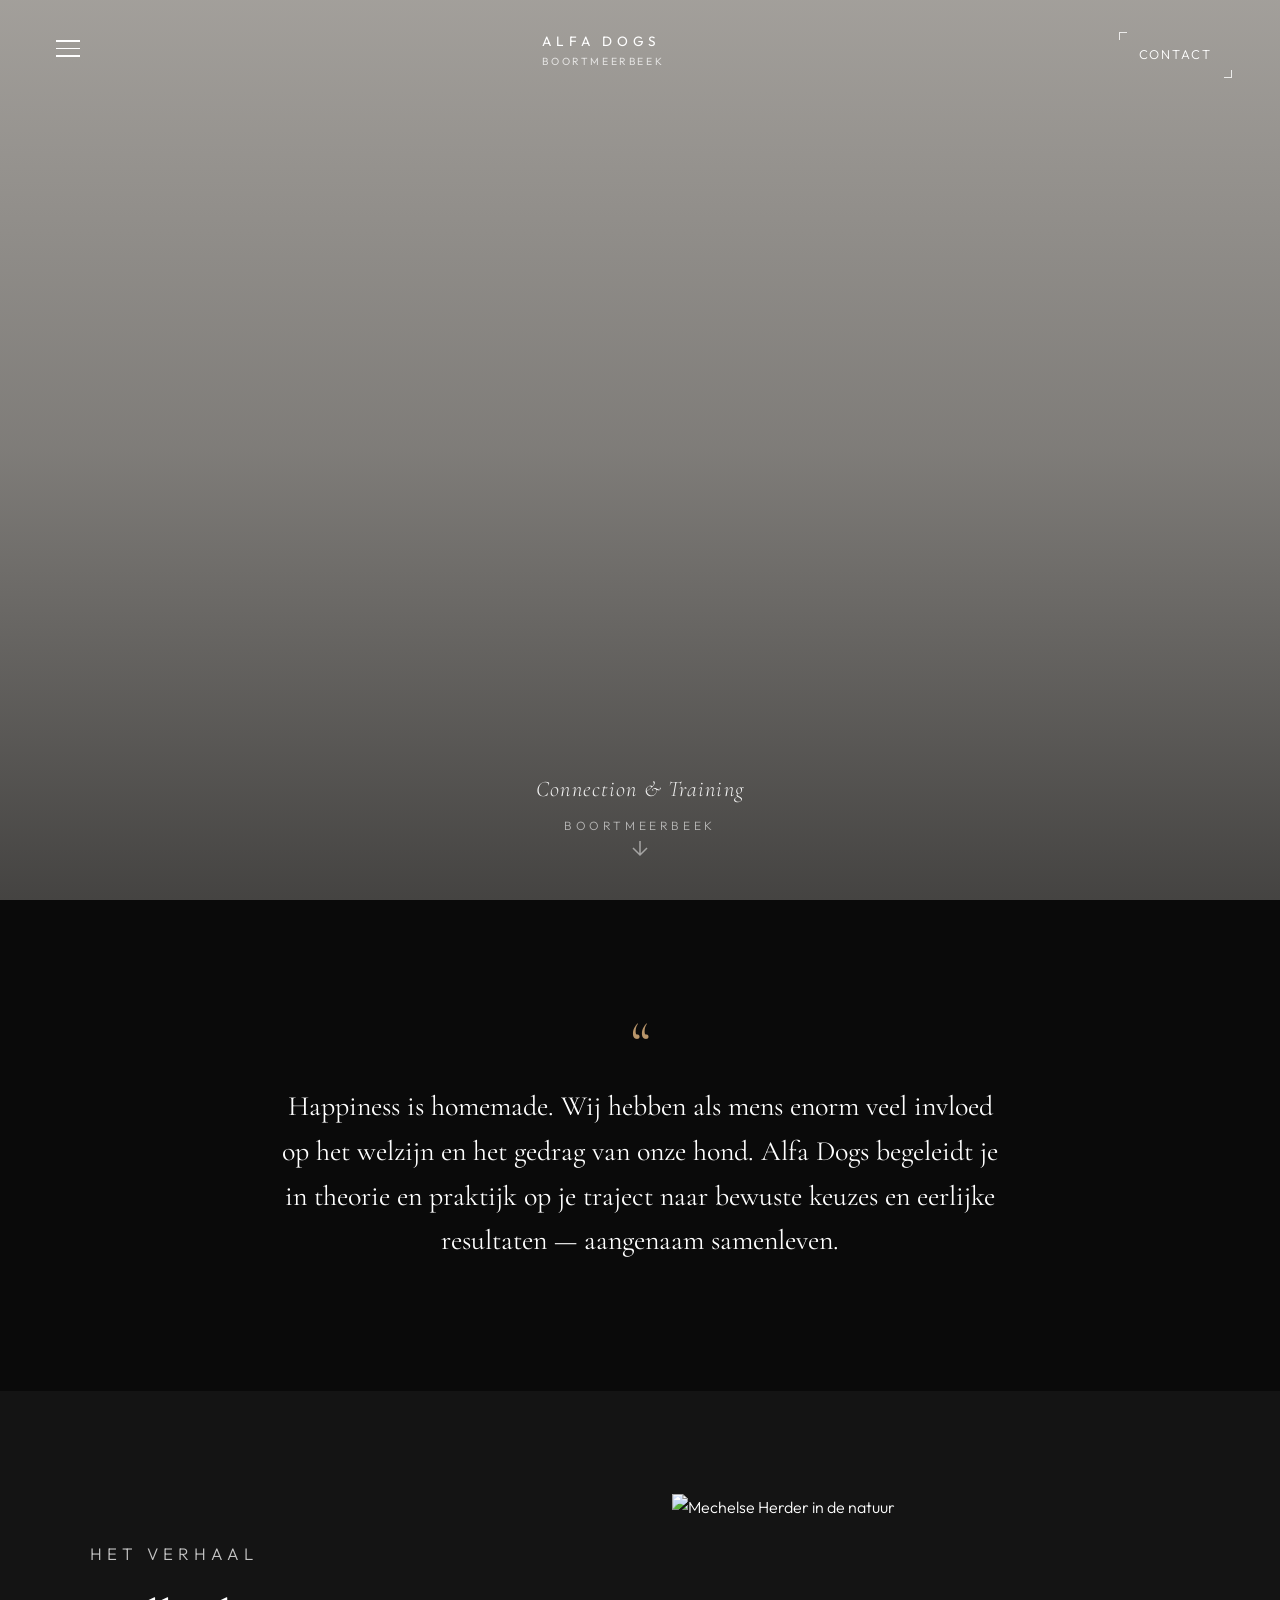
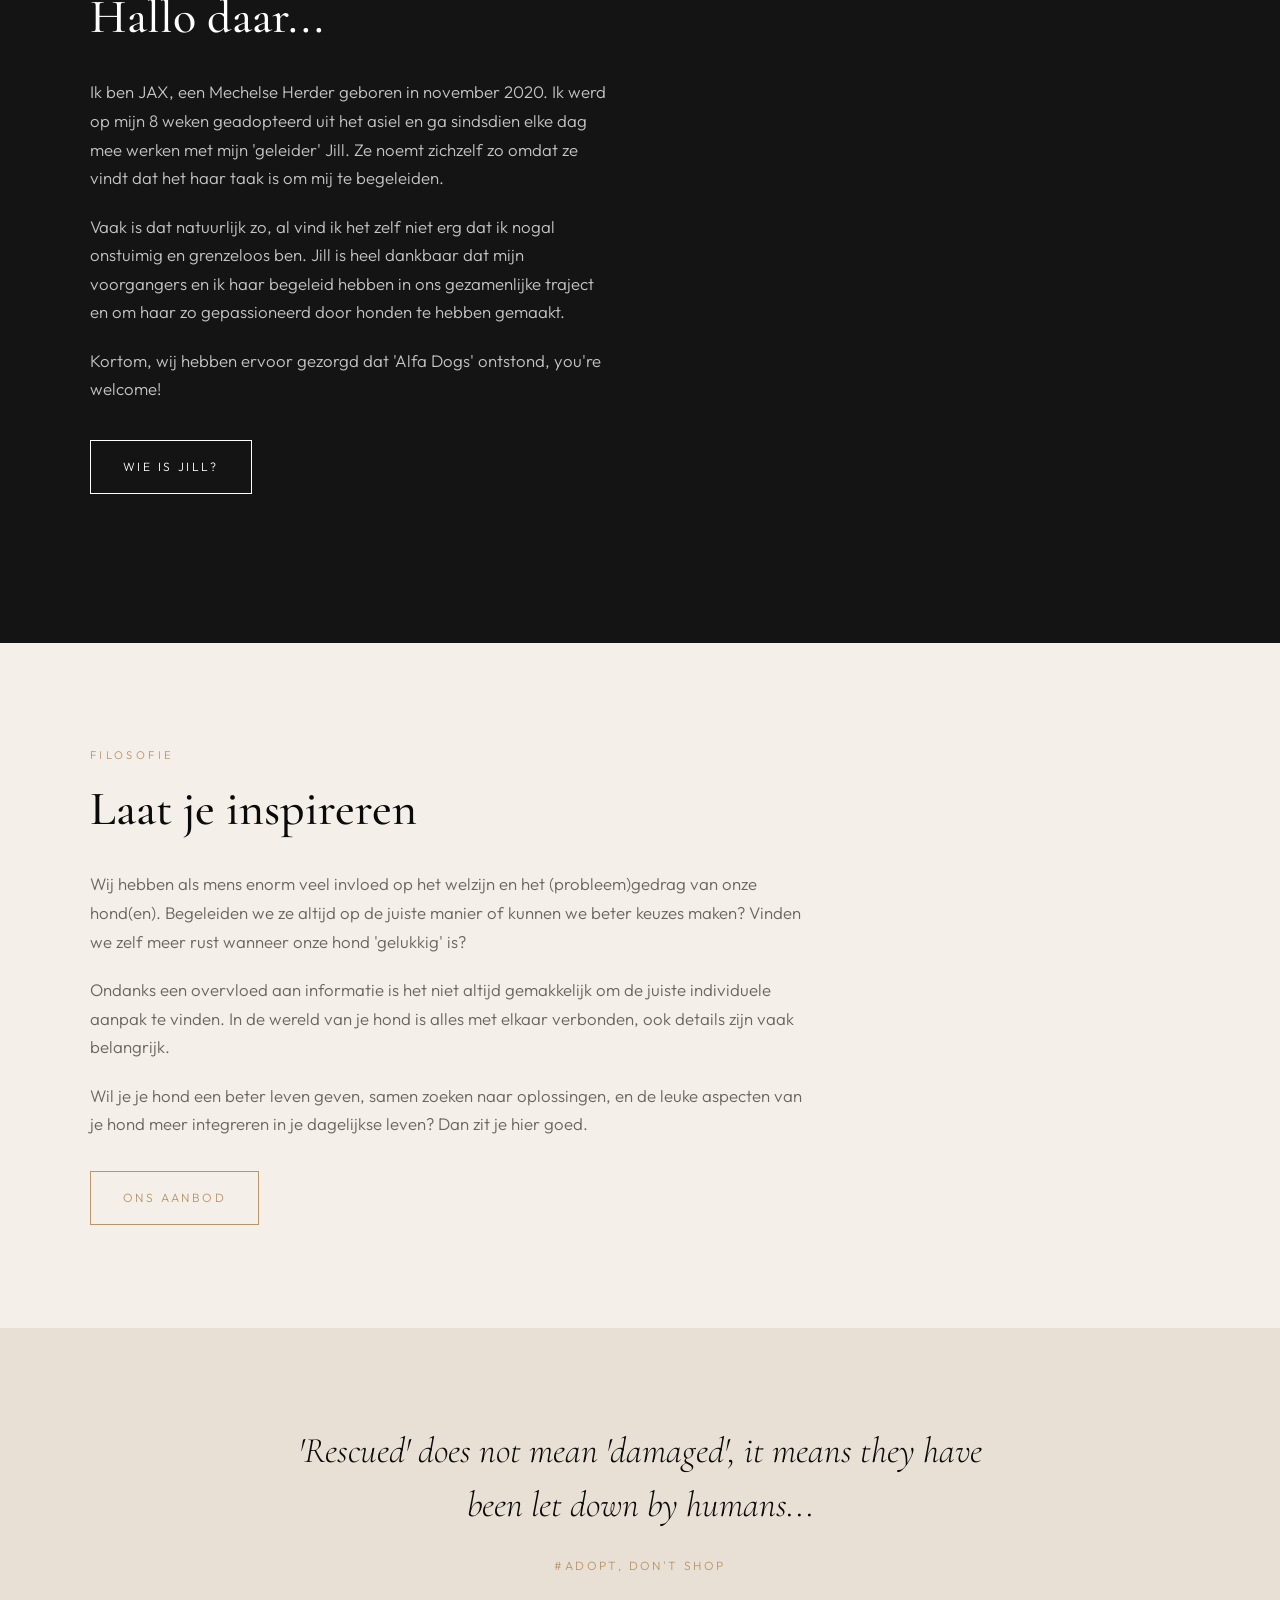
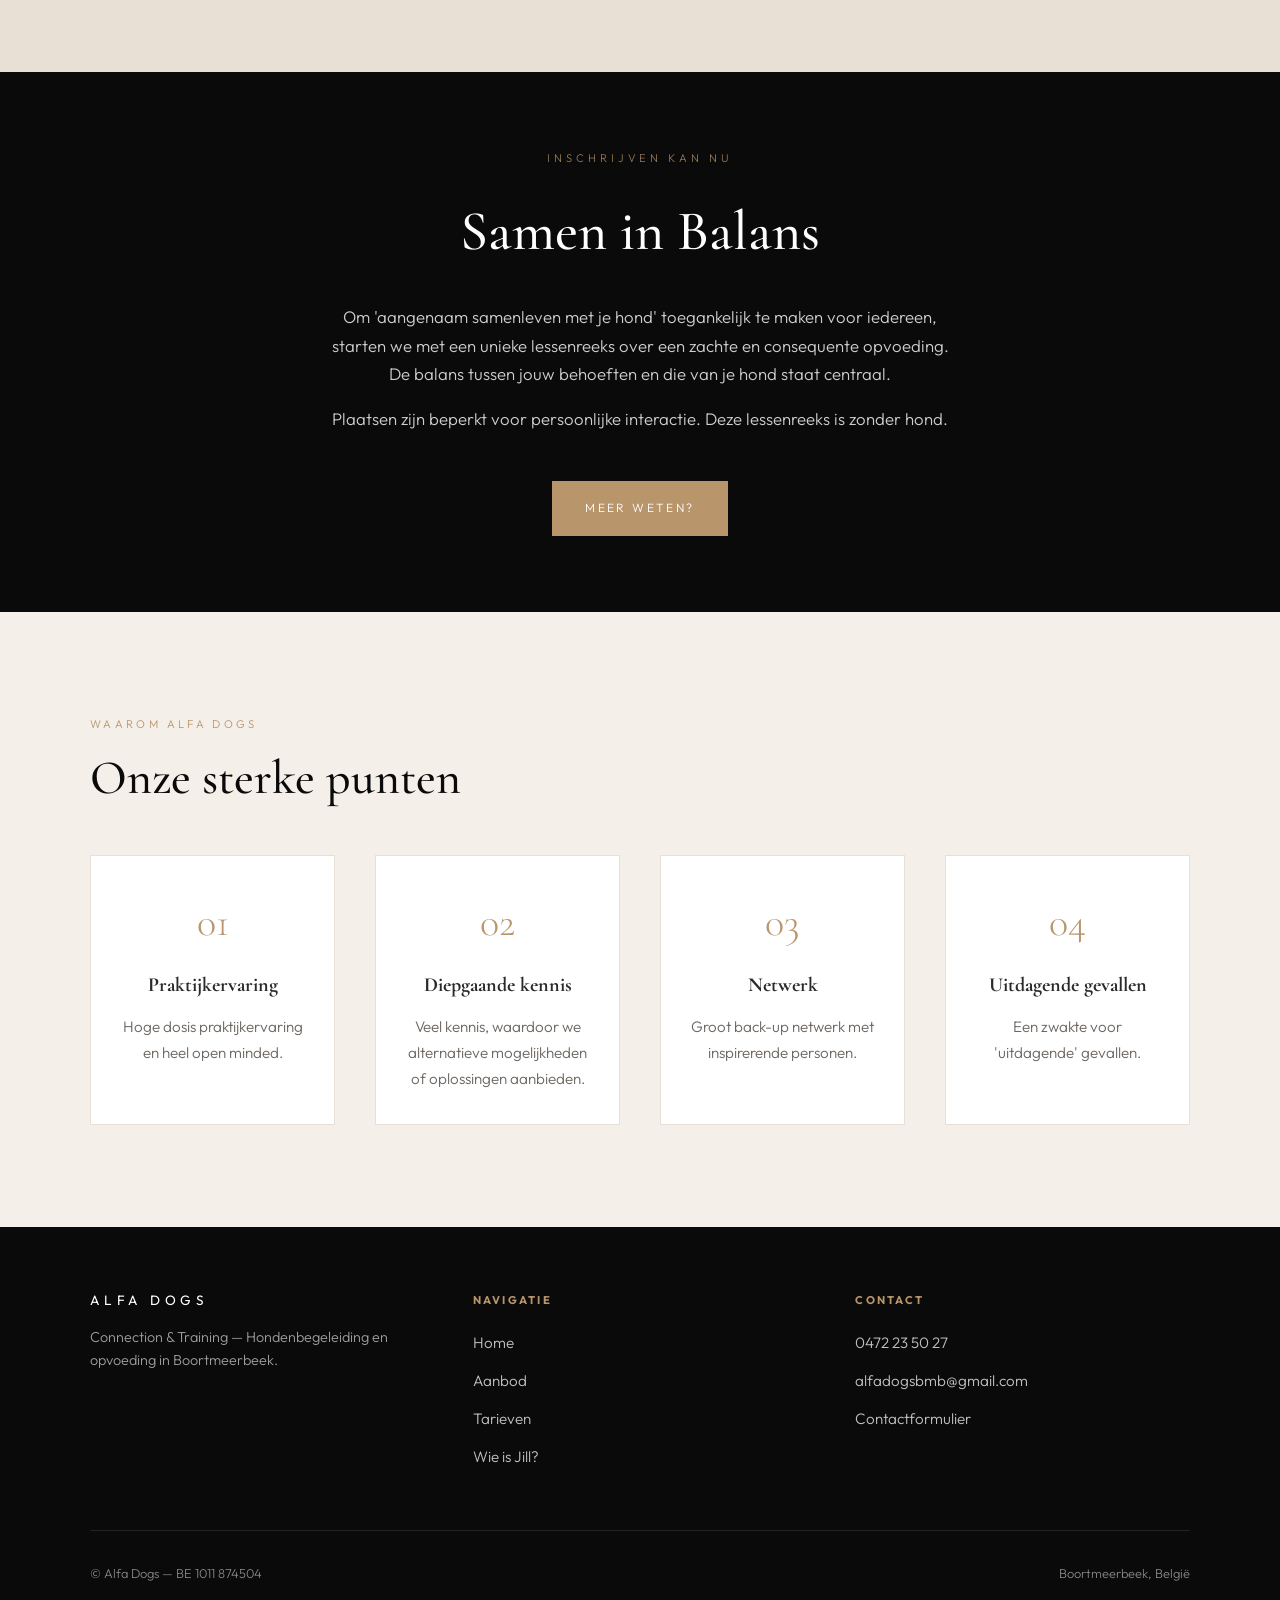
==== index.html @ ac05a05d "Initial Alfa Dogs website redesign. Silos-inspired professional layout with all original content pre" ====
<!DOCTYPE html>
<html lang="nl">
<head>
  <meta charset="UTF-8">
  <meta name="viewport" content="width=device-width, initial-scale=1.0">
  <meta name="description" content="Alfa Dogs — Connection & Training. Hondenbegeleiding en opvoeding in Boortmeerbeek. Aangenaam samenleven met je hond.">
  <title>Alfa Dogs — Connection & Training</title>
  <link rel="stylesheet" href="css/styles.css">
</head>
<body>
  <a href="#main" class="skip-link">Ga direct naar de hoofdinhoud</a>

  <header class="site-header">
    <button class="menu-toggle" aria-label="Menu openen" aria-expanded="false">
      <span></span>
      <span></span>
      <span></span>
    </button>
    <a href="index.html" class="logo">
      Alfa Dogs
      <span class="logo-sub">Boortmeerbeek</span>
    </a>
    <a href="contact.html" class="header-cta">Contact</a>
  </header>

  <nav class="nav-overlay" aria-label="Hoofdnavigatie">
    <ul>
      <li><a href="index.html" class="is-active">Home</a></li>
      <li><a href="aanbod.html">Aanbod</a></li>
      <li><a href="tarieven.html">Tarieven</a></li>
      <li><a href="jill.html">Wie is Jill?</a></li>
      <li><a href="contact.html">Contact</a></li>
    </ul>
  </nav>

  <main id="main">
    <section class="hero">
      <div class="hero-bg" style="background-image: url('https://images.unsplash.com/photo-1587300003388-59208cc962cb?w=1920&q=80');"></div>
      <div class="hero-overlay"></div>
      <div class="hero-content">
        <p class="hero-tagline">Connection &amp; Training</p>
        <p class="hero-location">Boortmeerbeek</p>
      </div>
      <a href="#verhaal" class="hero-scroll" aria-label="Scroll naar beneden">
        <svg width="24" height="24" viewBox="0 0 24 24" fill="none" stroke="currentColor" stroke-width="1.5">
          <path d="M12 5v14M5 12l7 7 7-7"/>
        </svg>
      </a>
    </section>

    <section class="quote-section">
      <div class="quote-mark">“</div>
      <p class="quote-text">
        Happiness is homemade. Wij hebben als mens enorm veel invloed op het welzijn en het gedrag van onze hond. Alfa Dogs begeleidt je in theorie en praktijk op je traject naar bewuste keuzes en eerlijke resultaten — aangenaam samenleven.
      </p>
    </section>

    <section id="verhaal" class="section section-dark">
      <div class="section-inner split">
        <div class="split-content">
          <p class="section-label">Het verhaal</p>
          <h2 class="section-title">Hallo daar...</h2>
          <p>Ik ben JAX, een Mechelse Herder geboren in november 2020. Ik werd op mijn 8 weken geadopteerd uit het asiel en ga sindsdien elke dag mee werken met mijn 'geleider' Jill. Ze noemt zichzelf zo omdat ze vindt dat het haar taak is om mij te begeleiden.</p>
          <p>Vaak is dat natuurlijk zo, al vind ik het zelf niet erg dat ik nogal onstuimig en grenzeloos ben. Jill is heel dankbaar dat mijn voorgangers en ik haar begeleid hebben in ons gezamenlijke traject en om haar zo gepassioneerd door honden te hebben gemaakt.</p>
          <p>Kortom, wij hebben ervoor gezorgd dat 'Alfa Dogs' ontstond, you're welcome!</p>
          <a href="jill.html" class="btn btn-light">Wie is Jill?</a>
        </div>
        <div class="split-image">
          <img src="https://images.unsplash.com/photo-1568572933382-74d440642117?w=800&q=80" alt="Mechelse Herder in de natuur" loading="lazy">
        </div>
      </div>
    </section>

    <section class="section section-cream">
      <div class="section-inner">
        <p class="section-label">Filosofie</p>
        <h2 class="section-title">Laat je inspireren</h2>
        <p style="max-width: 720px; color: var(--color-text-muted); font-size: 1.05rem; margin-bottom: 1.25rem;">
          Wij hebben als mens enorm veel invloed op het welzijn en het (probleem)gedrag van onze hond(en). Begeleiden we ze altijd op de juiste manier of kunnen we beter keuzes maken? Vinden we zelf meer rust wanneer onze hond 'gelukkig' is?
        </p>
        <p style="max-width: 720px; color: var(--color-text-muted); font-size: 1.05rem; margin-bottom: 1.25rem;">
          Ondanks een overvloed aan informatie is het niet altijd gemakkelijk om de juiste individuele aanpak te vinden. In de wereld van je hond is alles met elkaar verbonden, ook details zijn vaak belangrijk.
        </p>
        <p style="max-width: 720px; color: var(--color-text-muted); font-size: 1.05rem;">
          Wil je je hond een beter leven geven, samen zoeken naar oplossingen, en de leuke aspecten van je hond meer integreren in je dagelijkse leven? Dan zit je hier goed.
        </p>
        <a href="aanbod.html" class="btn" style="margin-top: 2rem;">Ons aanbod</a>
      </div>
    </section>

    <section class="statement-block">
      <blockquote>
        'Rescued' does not mean 'damaged', it means they have been let down by humans...
      </blockquote>
      <cite>#Adopt, don't shop</cite>
    </section>

    <section class="highlight-banner">
      <p class="eyebrow">Inschrijven kan nu</p>
      <h2>Samen in Balans</h2>
      <p>Om 'aangenaam samenleven met je hond' toegankelijk te maken voor iedereen, starten we met een unieke lessenreeks over een zachte en consequente opvoeding. De balans tussen jouw behoeften en die van je hond staat centraal.</p>
      <p>Plaatsen zijn beperkt voor persoonlijke interactie. Deze lessenreeks is zonder hond.</p>
      <a href="contact.html" class="btn btn-filled" style="margin-top: 2rem;">Meer weten?</a>
    </section>

    <section class="section section-cream">
      <div class="section-inner">
        <p class="section-label">Waarom Alfa Dogs</p>
        <h2 class="section-title">Onze sterke punten</h2>
        <div class="features">
          <div class="feature">
            <div class="feature-number">01</div>
            <h3>Praktijkervaring</h3>
            <p>Hoge dosis praktijkervaring en heel open minded.</p>
          </div>
          <div class="feature">
            <div class="feature-number">02</div>
            <h3>Diepgaande kennis</h3>
            <p>Veel kennis, waardoor we alternatieve mogelijkheden of oplossingen aanbieden.</p>
          </div>
          <div class="feature">
            <div class="feature-number">03</div>
            <h3>Netwerk</h3>
            <p>Groot back-up netwerk met inspirerende personen.</p>
          </div>
          <div class="feature">
            <div class="feature-number">04</div>
            <h3>Uitdagende gevallen</h3>
            <p>Een zwakte voor 'uitdagende' gevallen.</p>
          </div>
        </div>
      </div>
    </section>
  </main>

  <footer class="site-footer">
    <div class="footer-inner">
      <div class="footer-brand">
        <div class="logo">Alfa Dogs</div>
        <p>Connection &amp; Training — Hondenbegeleiding en opvoeding in Boortmeerbeek.</p>
      </div>
      <div class="footer-col">
        <h4>Navigatie</h4>
        <a href="index.html">Home</a>
        <a href="aanbod.html">Aanbod</a>
        <a href="tarieven.html">Tarieven</a>
        <a href="jill.html">Wie is Jill?</a>
      </div>
      <div class="footer-col">
        <h4>Contact</h4>
        <a href="tel:+32472235027">0472 23 50 27</a>
        <a href="mailto:alfadogsbmb@gmail.com">alfadogsbmb@gmail.com</a>
        <a href="contact.html">Contactformulier</a>
      </div>
    </div>
    <div class="footer-bottom">
      <span>&copy; Alfa Dogs — BE 1011 874504</span>
      <span>Boortmeerbeek, België</span>
    </div>
  </footer>

  <script src="js/main.js"></script>
</body>
</html>
---- css/styles.css ----
/* Alfa Dogs — Silos-inspired professional styling */

@import url('https://fonts.googleapis.com/css2?family=Cormorant+Garamond:ital,wght@0,400;0,500;0,600;1,400&family=Outfit:wght@300;400;500;600&display=swap');

:root {
  --color-black: #0a0a0a;
  --color-dark: #141414;
  --color-cream: #f4efe8;
  --color-cream-dark: #e8e0d4;
  --color-white: #ffffff;
  --color-accent: #b8956a;
  --color-accent-light: #d4b896;
  --color-text: #2a2a2a;
  --color-text-muted: #6b6560;
  --font-serif: 'Cormorant Garamond', Georgia, serif;
  --font-sans: 'Outfit', system-ui, sans-serif;
  --header-height: 5rem;
  --transition: 0.35s cubic-bezier(0.4, 0, 0.2, 1);
}

*, *::before, *::after {
  box-sizing: border-box;
  margin: 0;
  padding: 0;
}

html {
  scroll-behavior: smooth;
  font-size: 16px;
}

body {
  font-family: var(--font-sans);
  font-weight: 300;
  color: var(--color-text);
  background: var(--color-cream);
  line-height: 1.7;
  -webkit-font-smoothing: antialiased;
}

img {
  max-width: 100%;
  height: auto;
  display: block;
}

a {
  color: inherit;
  text-decoration: none;
}

ul {
  list-style: none;
}

/* Skip link */
.skip-link {
  position: absolute;
  top: -100%;
  left: 1rem;
  z-index: 1000;
  padding: 0.5rem 1rem;
  background: var(--color-accent);
  color: var(--color-white);
}

.skip-link:focus {
  top: 1rem;
}

/* Header */
.site-header {
  position: fixed;
  top: 0;
  left: 0;
  right: 0;
  z-index: 100;
  display: flex;
  align-items: flex-start;
  justify-content: space-between;
  padding: 2rem 3rem;
  pointer-events: none;
}

.site-header > * {
  pointer-events: auto;
}

.menu-toggle {
  background: none;
  border: none;
  cursor: pointer;
  padding: 0.5rem;
  display: flex;
  flex-direction: column;
  gap: 6px;
}

.menu-toggle span {
  display: block;
  width: 24px;
  height: 1.5px;
  background: var(--color-white);
  transition: var(--transition);
}

.menu-toggle.is-open span:nth-child(1) {
  transform: translateY(7.5px) rotate(45deg);
}

.menu-toggle.is-open span:nth-child(2) {
  opacity: 0;
}

.menu-toggle.is-open span:nth-child(3) {
  transform: translateY(-7.5px) rotate(-45deg);
}

.logo {
  font-family: var(--font-sans);
  font-size: 0.85rem;
  font-weight: 400;
  letter-spacing: 0.35em;
  color: var(--color-white);
  text-transform: uppercase;
  line-height: 1.4;
}

.logo-sub {
  display: block;
  font-size: 0.65rem;
  letter-spacing: 0.25em;
  opacity: 0.7;
  margin-top: 0.25rem;
}

.header-cta {
  font-size: 0.8rem;
  letter-spacing: 0.15em;
  text-transform: uppercase;
  color: var(--color-white);
  padding: 0.75rem 1.25rem;
  position: relative;
}

.header-cta::before,
.header-cta::after {
  content: '';
  position: absolute;
  width: 8px;
  height: 8px;
  border-color: var(--color-white);
  border-style: solid;
  opacity: 0.8;
}

.header-cta::before {
  top: 0;
  left: 0;
  border-width: 1px 0 0 1px;
}

.header-cta::after {
  bottom: 0;
  right: 0;
  border-width: 0 1px 1px 0;
}

.header-cta:hover {
  color: var(--color-accent-light);
}

/* Navigation overlay */
.nav-overlay {
  position: fixed;
  inset: 0;
  z-index: 99;
  background: rgba(10, 10, 10, 0.97);
  display: flex;
  align-items: center;
  justify-content: center;
  opacity: 0;
  visibility: hidden;
  transition: var(--transition);
}

.nav-overlay.is-open {
  opacity: 1;
  visibility: visible;
}

.nav-overlay ul {
  text-align: center;
}

.nav-overlay li {
  margin: 1.5rem 0;
}

.nav-overlay a {
  font-family: var(--font-serif);
  font-size: clamp(1.75rem, 4vw, 2.5rem);
  color: var(--color-white);
  transition: color var(--transition);
}

.nav-overlay a:hover,
.nav-overlay a.is-active {
  color: var(--color-accent);
}

/* Hero */
.hero {
  position: relative;
  min-height: 100vh;
  display: flex;
  align-items: flex-end;
  justify-content: center;
  padding-bottom: 4rem;
  overflow: hidden;
}

.hero-bg {
  position: absolute;
  inset: 0;
  background-size: cover;
  background-position: center;
  transform: scale(1.02);
}

.hero-overlay {
  position: absolute;
  inset: 0;
  background: linear-gradient(
    to bottom,
    rgba(10, 10, 10, 0.35) 0%,
    rgba(10, 10, 10, 0.5) 50%,
    rgba(10, 10, 10, 0.75) 100%
  );
}

.hero-content {
  position: relative;
  z-index: 2;
  text-align: center;
  color: var(--color-white);
  max-width: 800px;
  padding: 0 2rem;
}

.hero-tagline {
  font-family: var(--font-serif);
  font-size: clamp(1.1rem, 2.5vw, 1.4rem);
  font-style: italic;
  letter-spacing: 0.05em;
  opacity: 0.9;
  margin-bottom: 0.5rem;
}

.hero-location {
  font-size: 0.75rem;
  letter-spacing: 0.3em;
  text-transform: uppercase;
  opacity: 0.6;
}

.hero-scroll {
  position: absolute;
  bottom: 2rem;
  left: 50%;
  transform: translateX(-50%);
  color: var(--color-white);
  opacity: 0.5;
  animation: bounce 2s infinite;
}

@keyframes bounce {
  0%, 100% { transform: translateX(-50%) translateY(0); }
  50% { transform: translateX(-50%) translateY(8px); }
}

/* Quote section (Silos-style) */
.quote-section {
  background: var(--color-black);
  color: var(--color-white);
  padding: clamp(4rem, 10vw, 8rem) 2rem;
  text-align: center;
}

.quote-mark {
  font-family: var(--font-serif);
  font-size: 4rem;
  color: var(--color-accent);
  line-height: 0.5;
  margin-bottom: 1.5rem;
}

.quote-text {
  font-family: var(--font-serif);
  font-size: clamp(1.25rem, 2.5vw, 1.75rem);
  font-weight: 400;
  line-height: 1.6;
  max-width: 720px;
  margin: 0 auto;
}

/* Sections */
.section {
  padding: clamp(4rem, 8vw, 7rem) 2rem;
}

.section-inner {
  max-width: 1100px;
  margin: 0 auto;
}

.section-label {
  font-size: 0.7rem;
  letter-spacing: 0.3em;
  text-transform: uppercase;
  color: var(--color-accent);
  margin-bottom: 1rem;
}

.section-title {
  font-family: var(--font-serif);
  font-size: clamp(2rem, 4vw, 3rem);
  font-weight: 500;
  line-height: 1.2;
  margin-bottom: 2rem;
  color: var(--color-black);
}

.section-dark {
  background: var(--color-dark);
  color: var(--color-white);
}

.section-dark .section-title {
  color: var(--color-white);
}

.section-cream {
  background: var(--color-cream);
}

/* Split layout */
.split {
  display: grid;
  grid-template-columns: 1fr 1fr;
  gap: 4rem;
  align-items: center;
}

.split-reverse {
  direction: rtl;
}

.split-reverse > * {
  direction: ltr;
}

.split-image {
  aspect-ratio: 4/5;
  overflow: hidden;
}

.split-image img {
  width: 100%;
  height: 100%;
  object-fit: cover;
}

.split-content p {
  margin-bottom: 1.25rem;
  color: var(--color-text-muted);
  font-size: 1.05rem;
}

.section-dark .split-content p {
  color: rgba(255, 255, 255, 0.75);
}

/* Buttons */
.btn {
  display: inline-block;
  font-size: 0.75rem;
  letter-spacing: 0.2em;
  text-transform: uppercase;
  padding: 1rem 2rem;
  border: 1px solid var(--color-accent);
  color: var(--color-accent);
  background: transparent;
  cursor: pointer;
  transition: var(--transition);
  margin-top: 1rem;
}

.btn:hover {
  background: var(--color-accent);
  color: var(--color-white);
}

.btn-light {
  border-color: var(--color-white);
  color: var(--color-white);
}

.btn-light:hover {
  background: var(--color-white);
  color: var(--color-black);
}

.btn-filled {
  background: var(--color-accent);
  color: var(--color-white);
  border-color: var(--color-accent);
}

.btn-filled:hover {
  background: var(--color-accent-light);
  border-color: var(--color-accent-light);
}

/* Feature grid */
.features {
  display: grid;
  grid-template-columns: repeat(auto-fit, minmax(240px, 1fr));
  gap: 2.5rem;
  margin-top: 3rem;
}

.feature {
  text-align: center;
  padding: 2rem 1.5rem;
  border: 1px solid var(--color-cream-dark);
  background: var(--color-white);
}

.feature-number {
  font-family: var(--font-serif);
  font-size: 2.5rem;
  color: var(--color-accent);
  margin-bottom: 0.75rem;
}

.feature h3 {
  font-family: var(--font-serif);
  font-size: 1.25rem;
  margin-bottom: 0.75rem;
}

.feature p {
  font-size: 0.95rem;
  color: var(--color-text-muted);
}

/* Highlight banner */
.highlight-banner {
  background: var(--color-black);
  color: var(--color-white);
  padding: clamp(3rem, 6vw, 5rem) 2rem;
  text-align: center;
}

.highlight-banner .eyebrow {
  font-size: 0.7rem;
  letter-spacing: 0.35em;
  text-transform: uppercase;
  color: var(--color-accent);
  margin-bottom: 1rem;
}

.highlight-banner h2 {
  font-family: var(--font-serif);
  font-size: clamp(2rem, 5vw, 3.5rem);
  font-weight: 500;
  margin-bottom: 1.5rem;
}

.highlight-banner p {
  max-width: 640px;
  margin: 0 auto 1rem;
  opacity: 0.8;
  font-size: 1.05rem;
}

/* Quote block (rescued) */
.statement-block {
  background: var(--color-cream-dark);
  padding: clamp(4rem, 8vw, 6rem) 2rem;
  text-align: center;
}

.statement-block blockquote {
  font-family: var(--font-serif);
  font-size: clamp(1.5rem, 3.5vw, 2.25rem);
  font-style: italic;
  line-height: 1.5;
  color: var(--color-black);
  max-width: 700px;
  margin: 0 auto;
}

.statement-block cite {
  display: block;
  margin-top: 1.5rem;
  font-family: var(--font-sans);
  font-size: 0.75rem;
  letter-spacing: 0.2em;
  text-transform: uppercase;
  font-style: normal;
  color: var(--color-accent);
}

/* Page hero (subpages) */
.page-hero {
  position: relative;
  min-height: 50vh;
  display: flex;
  align-items: flex-end;
  padding: 8rem 2rem 4rem;
  background: var(--color-black);
}

.page-hero-bg {
  position: absolute;
  inset: 0;
  background-size: cover;
  background-position: center;
  opacity: 0.4;
}

.page-hero-content {
  position: relative;
  z-index: 2;
  max-width: 1100px;
  margin: 0 auto;
  width: 100%;
  color: var(--color-white);
}

.page-hero h1 {
  font-family: var(--font-serif);
  font-size: clamp(2.5rem, 6vw, 4rem);
  font-weight: 500;
}

.page-hero .location {
  font-size: 0.75rem;
  letter-spacing: 0.3em;
  text-transform: uppercase;
  opacity: 0.6;
  margin-top: 0.5rem;
}

/* Pricing */
.pricing-grid {
  display: grid;
  grid-template-columns: repeat(auto-fit, minmax(300px, 1fr));
  gap: 2rem;
  margin-top: 2rem;
}

.pricing-card {
  background: var(--color-white);
  padding: 2.5rem 2rem;
  border: 1px solid var(--color-cream-dark);
}

.pricing-card h3 {
  font-family: var(--font-serif);
  font-size: 1.5rem;
  margin-bottom: 0.25rem;
}

.pricing-card .subtitle {
  font-size: 0.8rem;
  color: var(--color-text-muted);
  margin-bottom: 2rem;
  letter-spacing: 0.05em;
}

.price-item {
  display: flex;
  justify-content: space-between;
  align-items: baseline;
  padding: 1rem 0;
  border-bottom: 1px solid var(--color-cream-dark);
}

.price-item:last-child {
  border-bottom: none;
}

.price-item .name {
  font-size: 0.95rem;
}

.price-item .price {
  font-family: var(--font-serif);
  font-size: 1.25rem;
  color: var(--color-accent);
  white-space: nowrap;
  margin-left: 1rem;
}

/* Contact form */
.contact-grid {
  display: grid;
  grid-template-columns: 1fr 1fr;
  gap: 4rem;
  align-items: start;
}

.form-group {
  margin-bottom: 1.5rem;
}

.form-group label {
  display: block;
  font-size: 0.75rem;
  letter-spacing: 0.1em;
  text-transform: uppercase;
  margin-bottom: 0.5rem;
  color: var(--color-text-muted);
}

.form-group input,
.form-group textarea {
  width: 100%;
  padding: 1rem;
  border: 1px solid var(--color-cream-dark);
  background: var(--color-white);
  font-family: var(--font-sans);
  font-size: 1rem;
  transition: border-color var(--transition);
}

.form-group input:focus,
.form-group textarea:focus {
  outline: none;
  border-color: var(--color-accent);
}

.form-group textarea {
  min-height: 150px;
  resize: vertical;
}

.contact-info h3 {
  font-family: var(--font-serif);
  font-size: 1.75rem;
  margin-bottom: 1.5rem;
}

.contact-detail {
  margin-bottom: 1.25rem;
}

.contact-detail a {
  color: var(--color-accent);
  transition: color var(--transition);
}

.contact-detail a:hover {
  color: var(--color-black);
}

.contact-detail .label {
  font-size: 0.7rem;
  letter-spacing: 0.15em;
  text-transform: uppercase;
  color: var(--color-text-muted);
  margin-bottom: 0.25rem;
}

/* Footer */
.site-footer {
  background: var(--color-black);
  color: var(--color-white);
  padding: 4rem 2rem 2rem;
}

.footer-inner {
  max-width: 1100px;
  margin: 0 auto;
  display: grid;
  grid-template-columns: 1fr 1fr 1fr;
  gap: 3rem;
  padding-bottom: 3rem;
  border-bottom: 1px solid rgba(255, 255, 255, 0.1);
}

.footer-brand .logo {
  margin-bottom: 1rem;
}

.footer-brand p {
  font-size: 0.9rem;
  opacity: 0.6;
  line-height: 1.6;
}

.footer-col h4 {
  font-size: 0.7rem;
  letter-spacing: 0.2em;
  text-transform: uppercase;
  margin-bottom: 1.25rem;
  color: var(--color-accent);
}

.footer-col a {
  display: block;
  font-size: 0.95rem;
  opacity: 0.75;
  margin-bottom: 0.75rem;
  transition: opacity var(--transition);
}

.footer-col a:hover {
  opacity: 1;
}

.footer-bottom {
  max-width: 1100px;
  margin: 0 auto;
  padding-top: 2rem;
  display: flex;
  justify-content: space-between;
  align-items: center;
  font-size: 0.8rem;
  opacity: 0.5;
}

/* Header on light pages */
.page-header .menu-toggle span {
  background: var(--color-black);
}

.page-header .logo,
.page-header .header-cta {
  color: var(--color-black);
}

.page-header .header-cta::before,
.page-header .header-cta::after {
  border-color: var(--color-black);
}

/* Responsive */
@media (max-width: 768px) {
  .site-header {
    padding: 1.5rem;
  }

  .split,
  .contact-grid,
  .footer-inner {
    grid-template-columns: 1fr;
    gap: 2rem;
  }

  .split-reverse {
    direction: ltr;
  }

  .footer-bottom {
    flex-direction: column;
    gap: 0.5rem;
    text-align: center;
  }
}
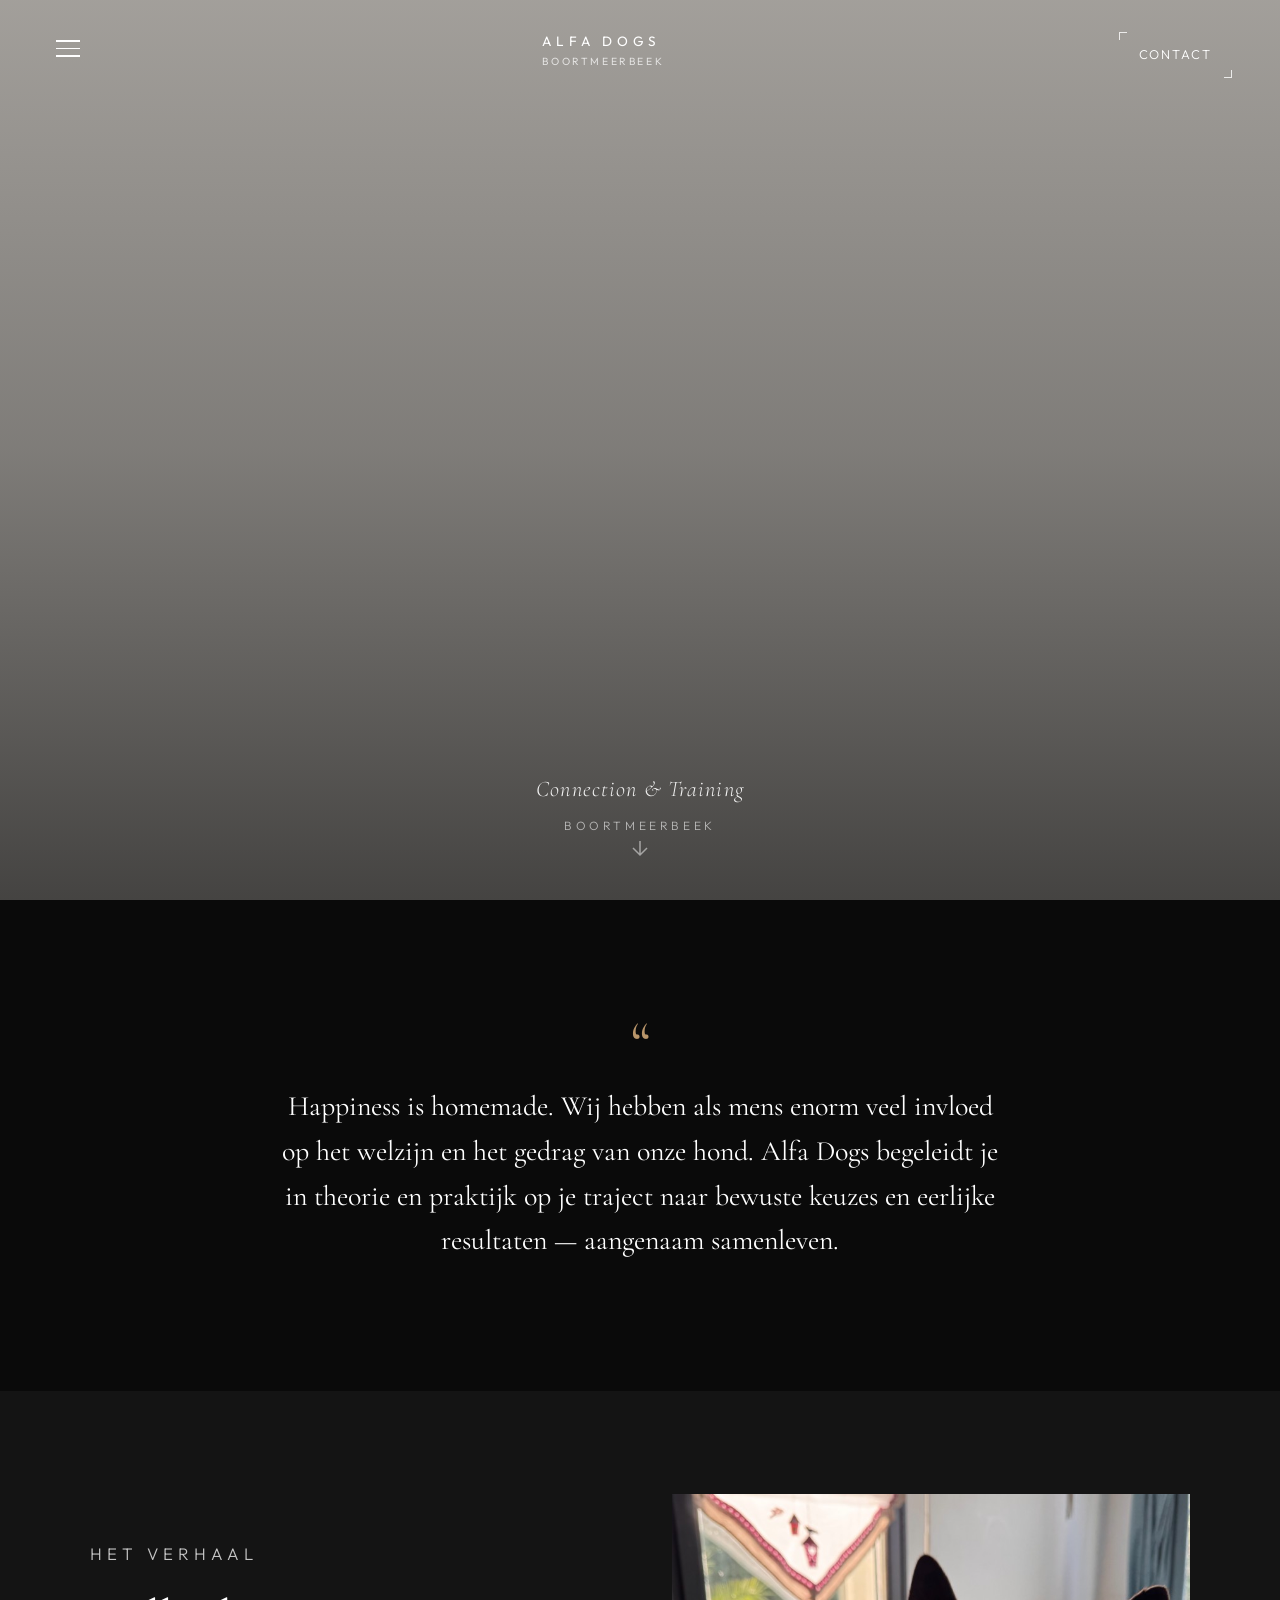
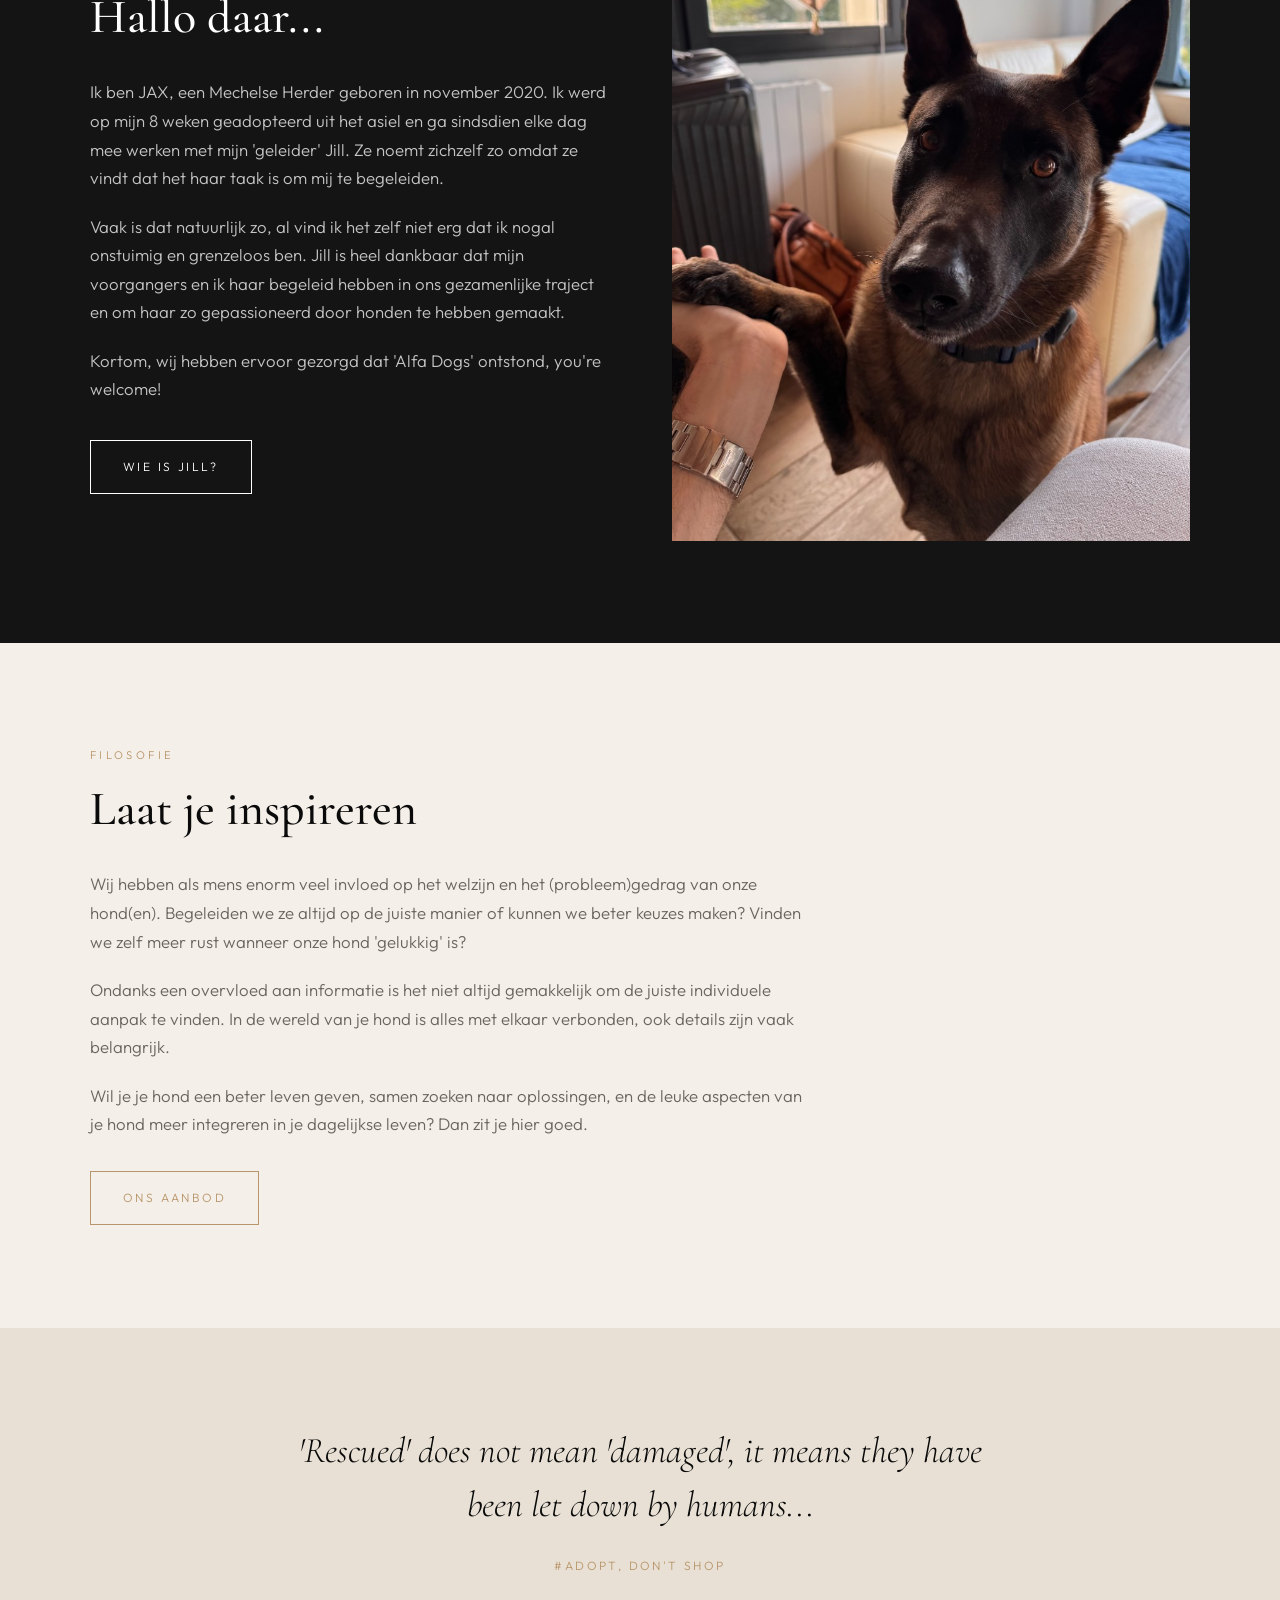
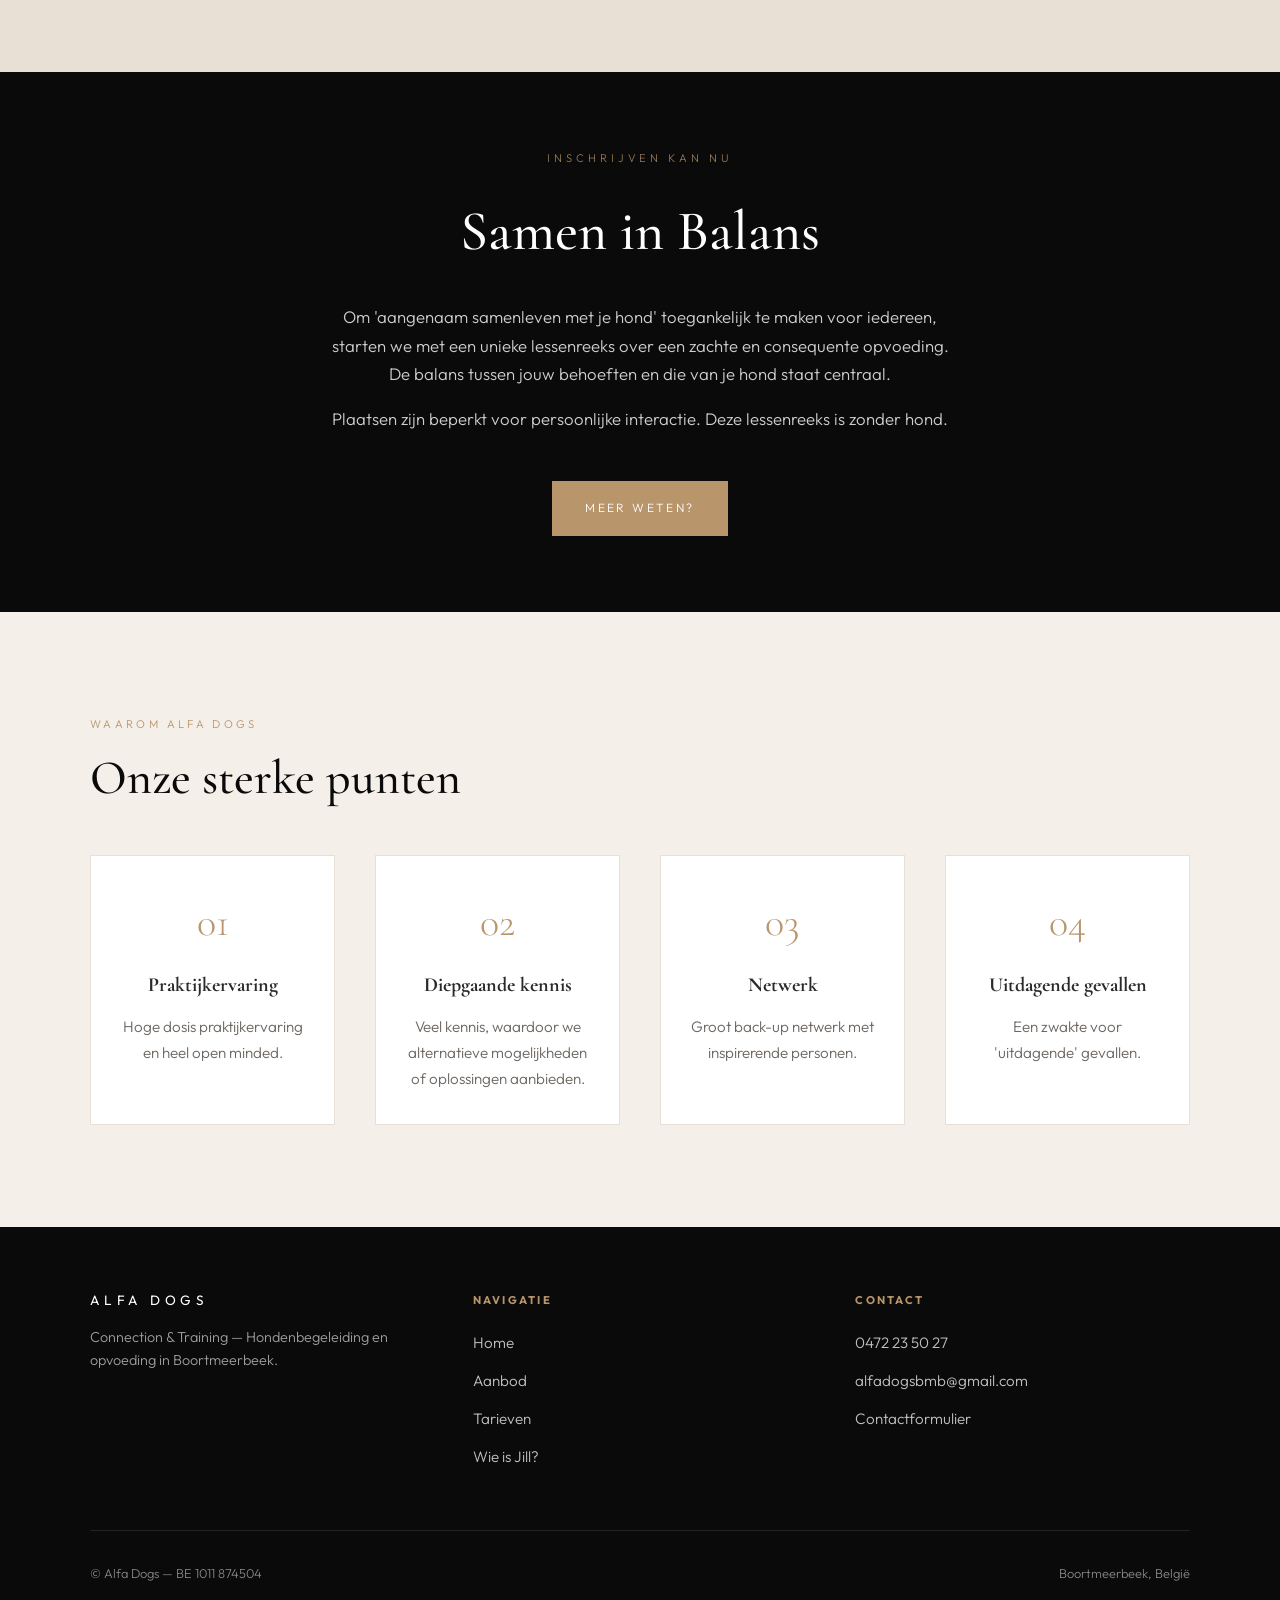
==== commit 43e07b81: "Replace placeholder with JAX photo on homepage. Use Jill's photo of JAX in the story section instead" ====
--- a/index.html
+++ b/index.html
@@ -7,7 +7,18 @@
   <title>Alfa Dogs — Connection & Training</title>
   <link rel="stylesheet" href="css/styles.css">
 </head>
-<body>
+<body class="intro-active">
+  <div class="intro-splash" aria-hidden="true">
+    <div class="intro-splash-inner">
+      <div class="intro-logo">
+        <span>A</span><span>L</span><span>F</span><span>A</span>
+        <span class="intro-logo-dash">—</span>
+        <span>D</span><span>O</span><span>G</span><span>S</span>
+      </div>
+      <p class="intro-tagline">Connection &amp; Training</p>
+    </div>
+  </div>
+
   <a href="#main" class="skip-link">Ga direct naar de hoofdinhoud</a>
 
   <header class="site-header">
@@ -66,7 +77,7 @@
           <a href="jill.html" class="btn btn-light">Wie is Jill?</a>
         </div>
         <div class="split-image">
-          <img src="https://images.unsplash.com/photo-1568572933382-74d440642117?w=800&q=80" alt="Mechelse Herder in de natuur" loading="lazy">
+          <img src="images/jax.jpg" alt="JAX, Mechelse Herder van Alfa Dogs" loading="lazy">
         </div>
       </div>
     </section>
--- a/css/styles.css
+++ b/css/styles.css
@@ -38,6 +38,106 @@
   -webkit-font-smoothing: antialiased;
 }
 
+body.intro-active {
+  overflow: hidden;
+}
+
+/* Opening splash (Silos-inspired) */
+.intro-splash {
+  position: fixed;
+  inset: 0;
+  z-index: 1000;
+  display: flex;
+  align-items: center;
+  justify-content: center;
+  background: #141414;
+  transition: opacity 1s ease, transform 1s ease, visibility 0s linear 1s;
+}
+
+.intro-splash.is-hidden {
+  opacity: 0;
+  transform: scale(1.02);
+  visibility: hidden;
+  pointer-events: none;
+}
+
+.intro-splash-inner {
+  text-align: center;
+}
+
+.intro-logo {
+  display: flex;
+  align-items: center;
+  justify-content: center;
+  flex-wrap: wrap;
+  gap: 0.35em;
+  font-family: var(--font-sans);
+  font-size: clamp(1.5rem, 5vw, 2.75rem);
+  font-weight: 400;
+  letter-spacing: 0.35em;
+  color: var(--color-white);
+  text-transform: uppercase;
+}
+
+.intro-logo span {
+  opacity: 0;
+  transform: translateY(12px);
+  animation: intro-letter-in 0.6s cubic-bezier(0.4, 0, 0.2, 1) forwards;
+}
+
+.intro-logo span:nth-child(1) { animation-delay: 0.1s; }
+.intro-logo span:nth-child(2) { animation-delay: 0.18s; }
+.intro-logo span:nth-child(3) { animation-delay: 0.26s; }
+.intro-logo span:nth-child(4) { animation-delay: 0.34s; }
+.intro-logo span:nth-child(5) { animation-delay: 0.42s; }
+.intro-logo span:nth-child(6) { animation-delay: 0.54s; }
+.intro-logo span:nth-child(7) { animation-delay: 0.62s; }
+.intro-logo span:nth-child(8) { animation-delay: 0.70s; }
+.intro-logo span:nth-child(9) { animation-delay: 0.78s; }
+
+.intro-logo-dash {
+  letter-spacing: 0;
+  color: var(--color-accent);
+  font-weight: 300;
+}
+
+.intro-tagline {
+  margin-top: 1.5rem;
+  font-family: var(--font-serif);
+  font-size: clamp(1rem, 2.5vw, 1.25rem);
+  font-style: italic;
+  letter-spacing: 0.08em;
+  color: rgba(255, 255, 255, 0.55);
+  opacity: 0;
+  animation: intro-tagline-in 0.8s ease 1s forwards;
+}
+
+@keyframes intro-letter-in {
+  to {
+    opacity: 1;
+    transform: translateY(0);
+  }
+}
+
+@keyframes intro-tagline-in {
+  to {
+    opacity: 1;
+  }
+}
+
+@media (prefers-reduced-motion: reduce) {
+  .intro-splash {
+    transition-duration: 0.01ms;
+  }
+
+  .intro-logo span,
+  .intro-tagline {
+    animation: none;
+    opacity: 1;
+    transform: none;
+  }
+}
+
 img {
   max-width: 100%;
   height: auto;
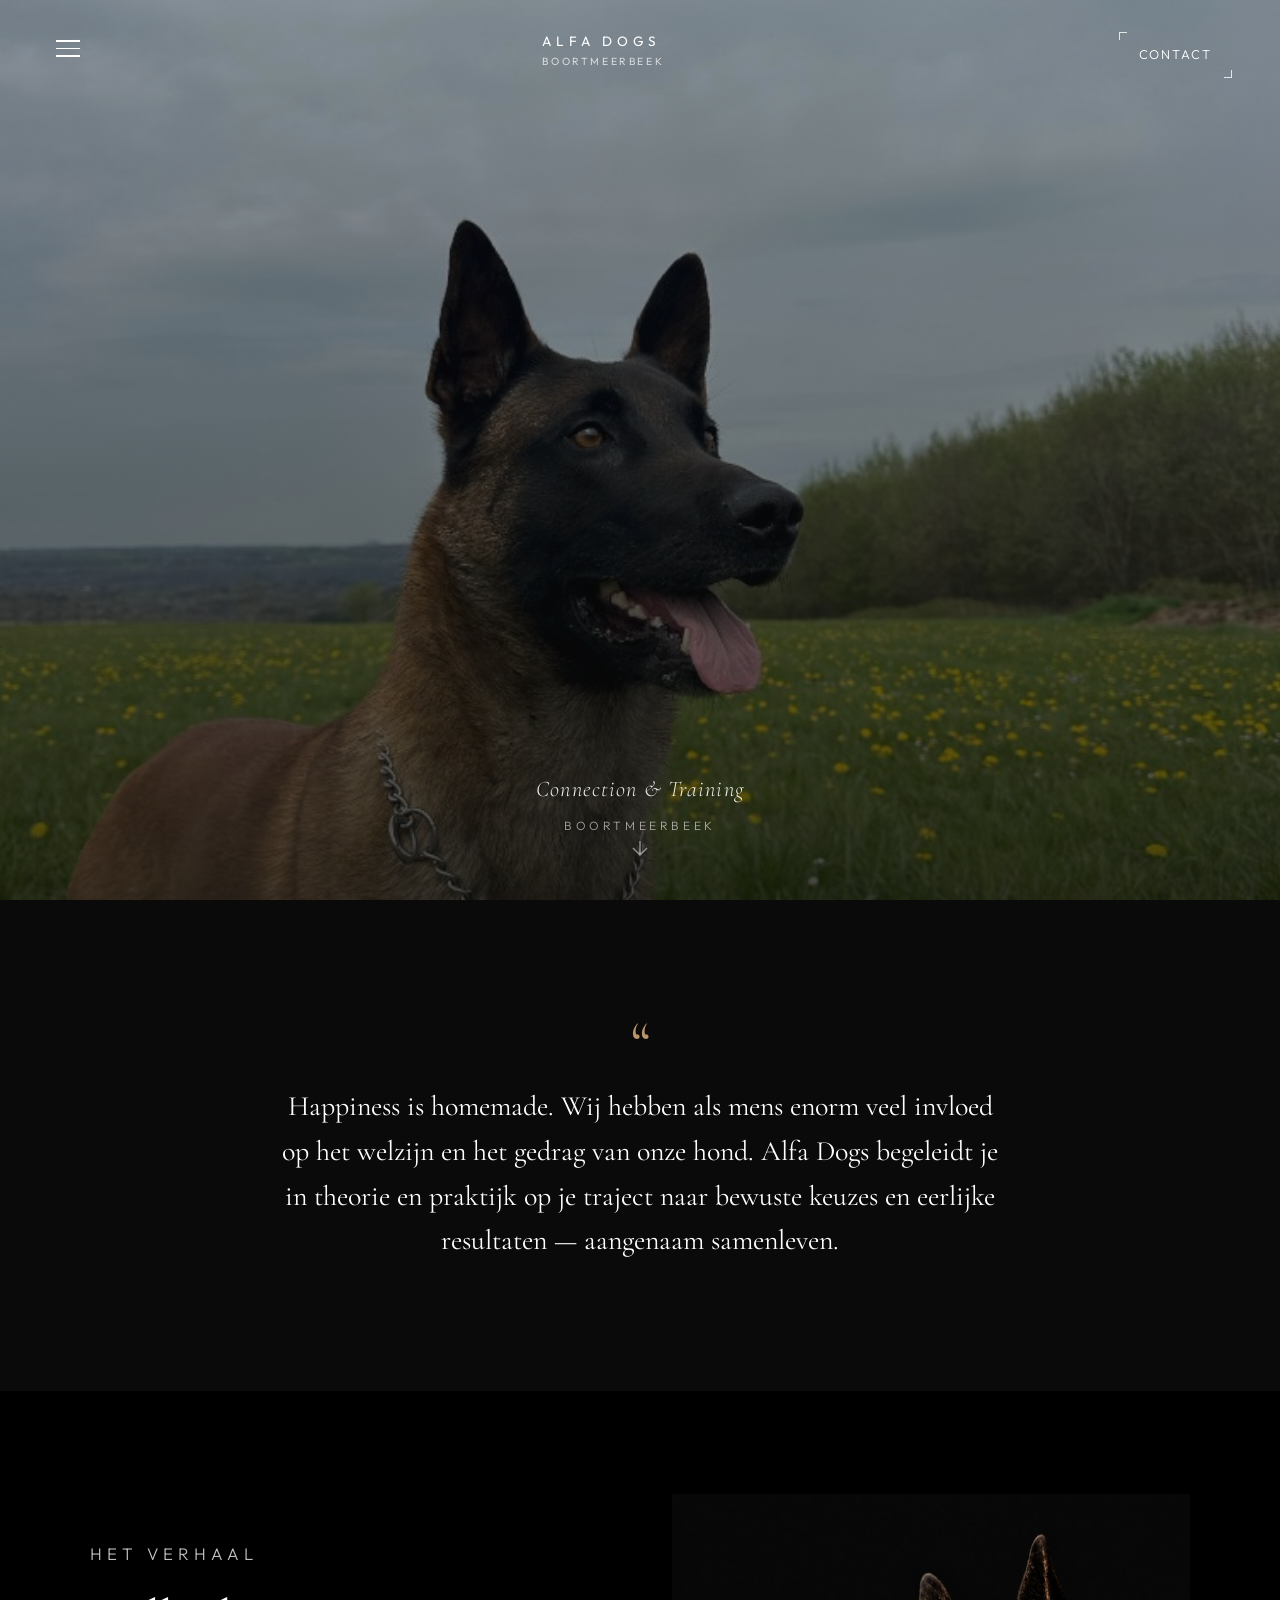
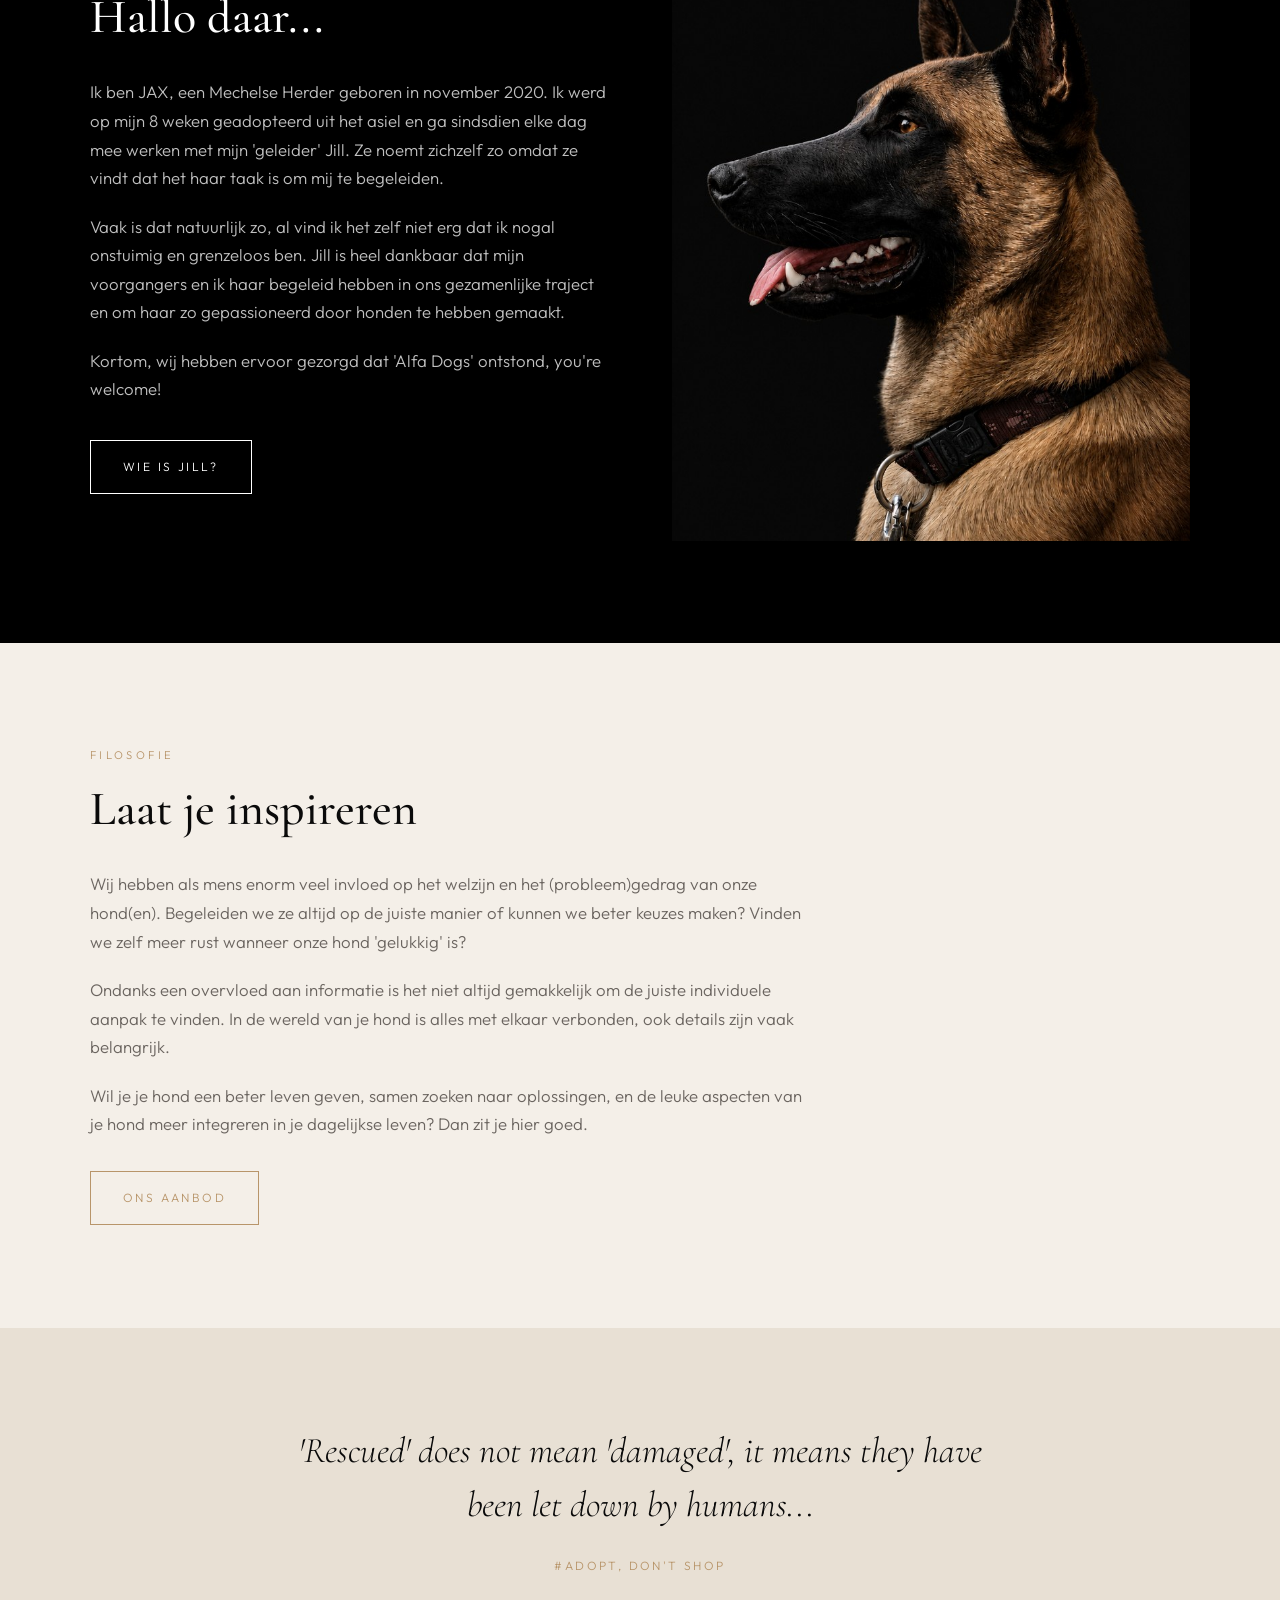
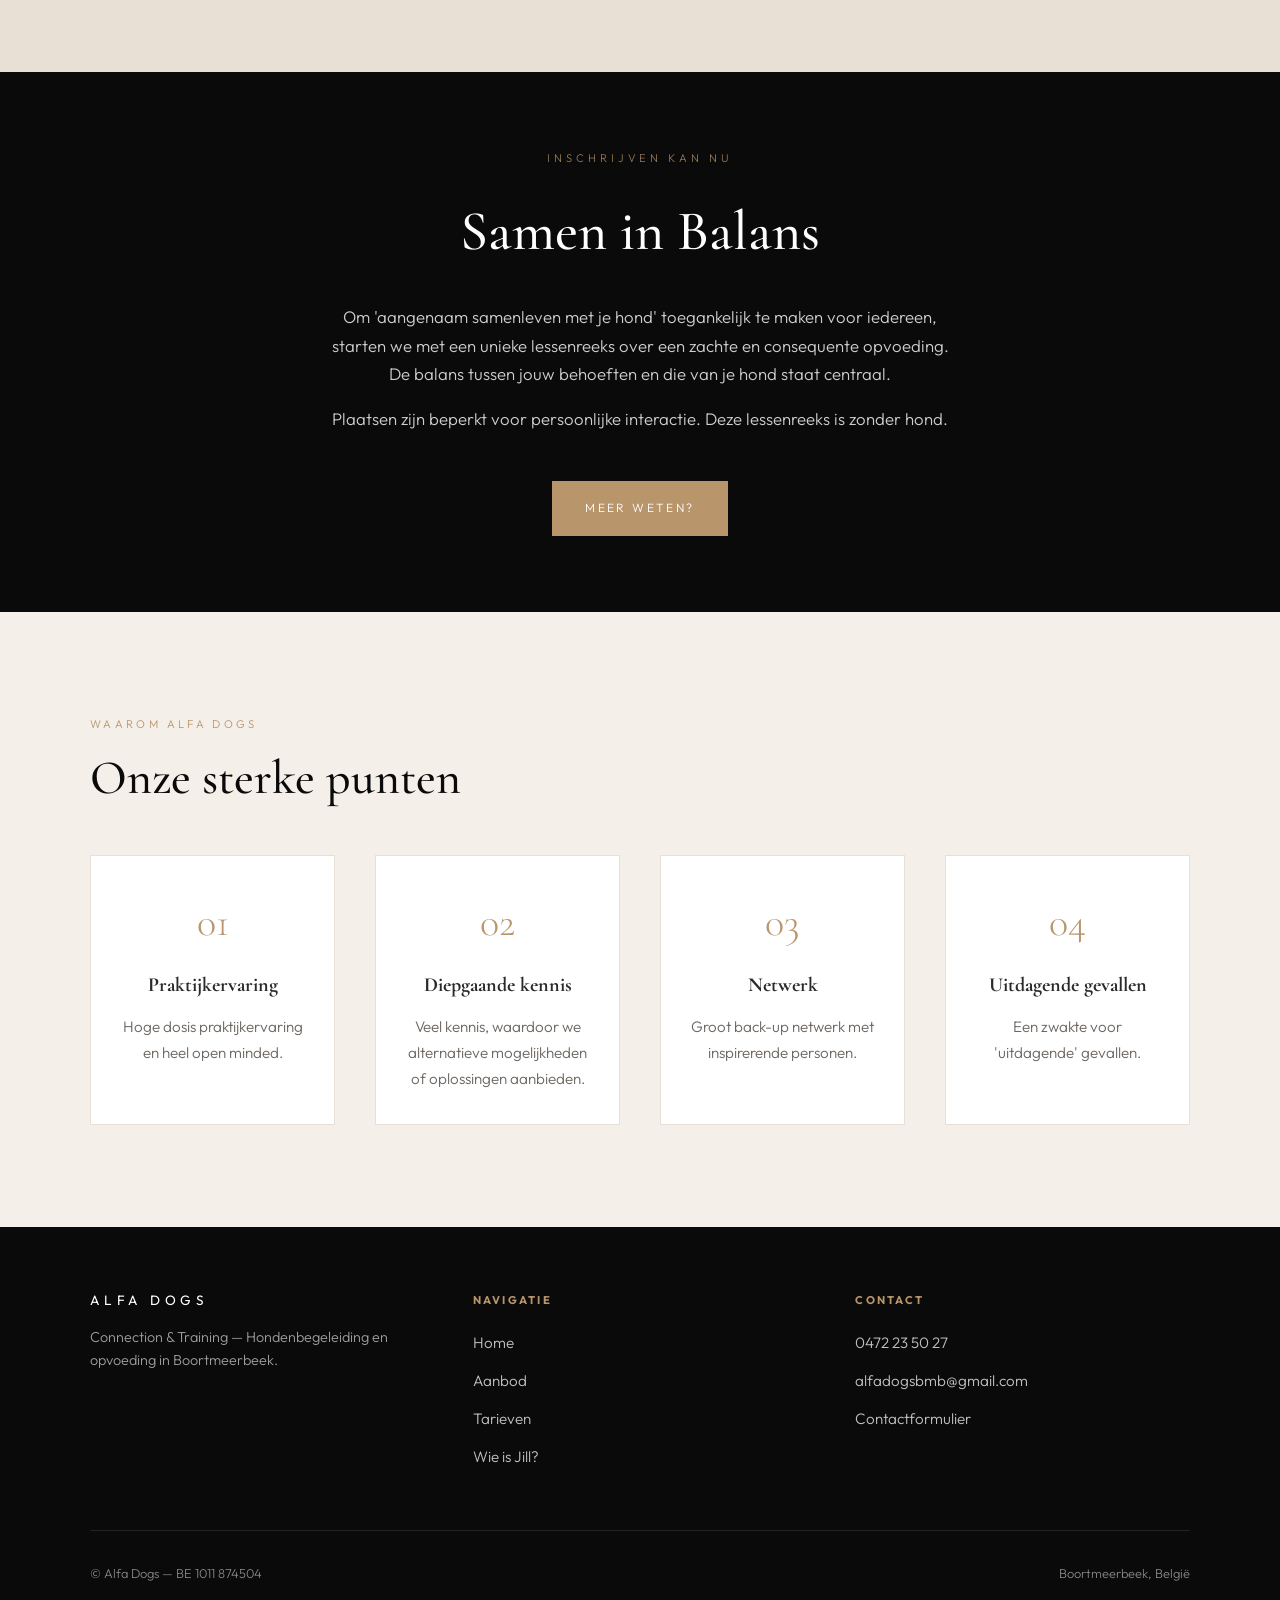
==== commit 0cb0ad32: "Update site with real photos and expanded Jill bio. Add hero and story images, match JAX section to " ====
--- a/index.html
+++ b/index.html
@@ -46,7 +46,7 @@
 
   <main id="main">
     <section class="hero">
-      <div class="hero-bg" style="background-image: url('https://images.unsplash.com/photo-1587300003388-59208cc962cb?w=1920&q=80');"></div>
+      <div class="hero-bg" style="background-image: url('images/hero-bg.jpg');"></div>
       <div class="hero-overlay"></div>
       <div class="hero-content">
         <p class="hero-tagline">Connection &amp; Training</p>
--- a/css/styles.css
+++ b/css/styles.css
@@ -444,6 +444,10 @@
   background: var(--color-cream);
 }
 
+.section-white {
+  background: var(--color-white);
+}
+
 /* Split layout */
 .split {
   display: grid;
@@ -463,6 +467,19 @@
 .split-image {
   aspect-ratio: 4/5;
   overflow: hidden;
+  background: var(--color-dark);
+}
+
+.section-dark .split-image {
+  background: #141414;
+}
+
+#verhaal {
+  background: #000000;
+}
+
+#verhaal .split-image {
+  background: #000000;
 }
 
 .split-image img {
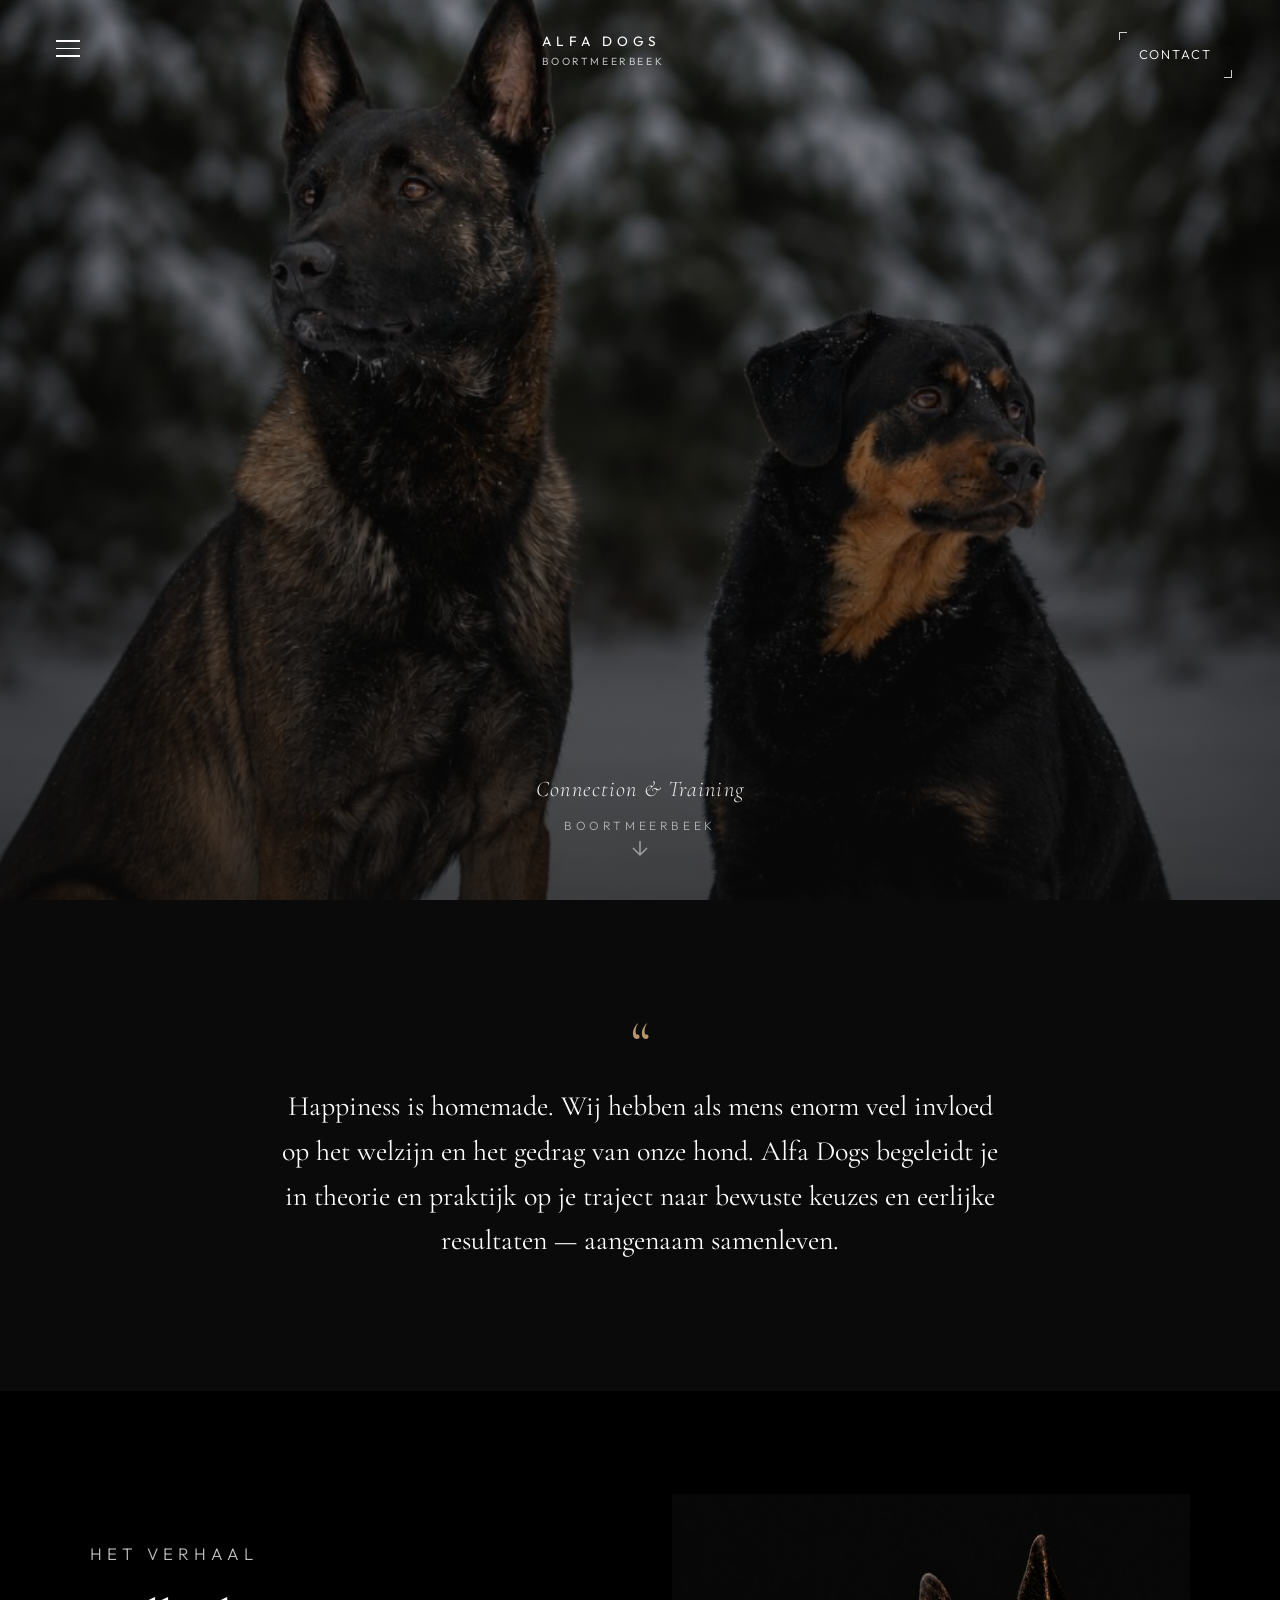
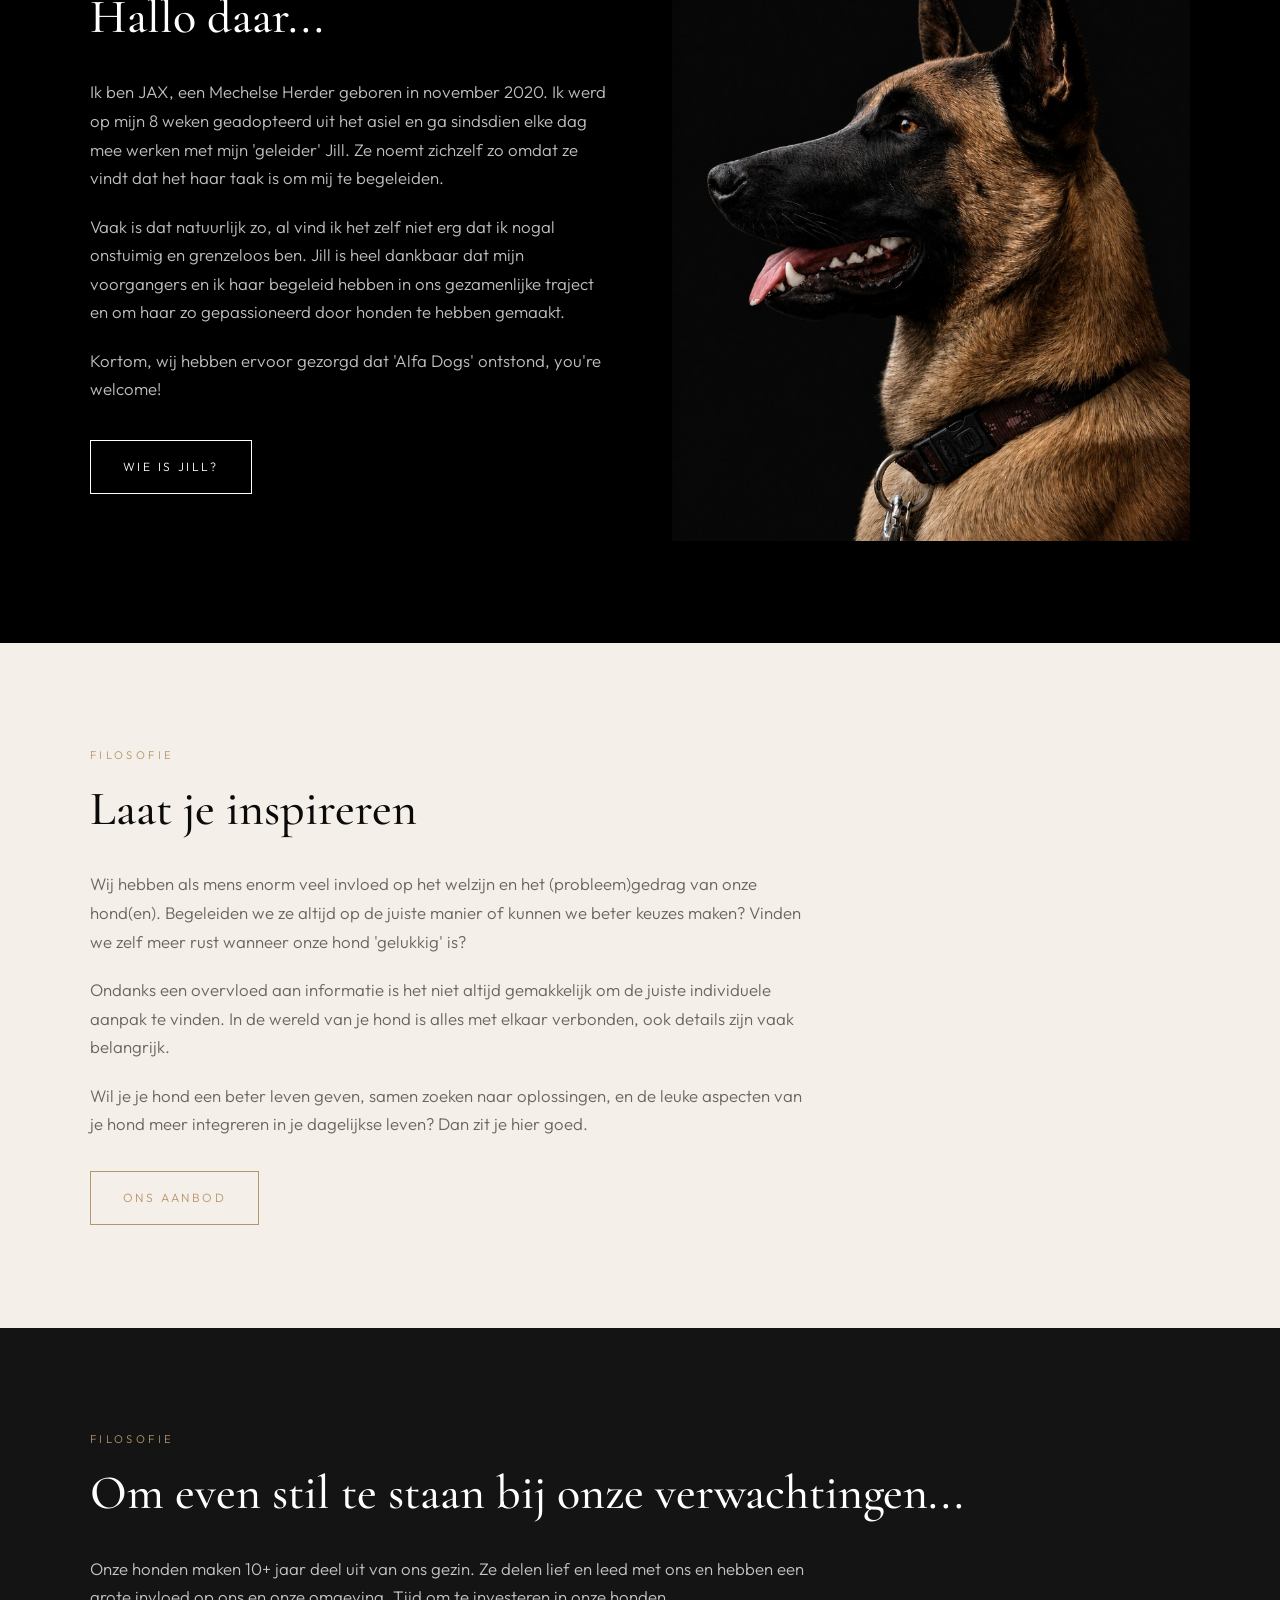
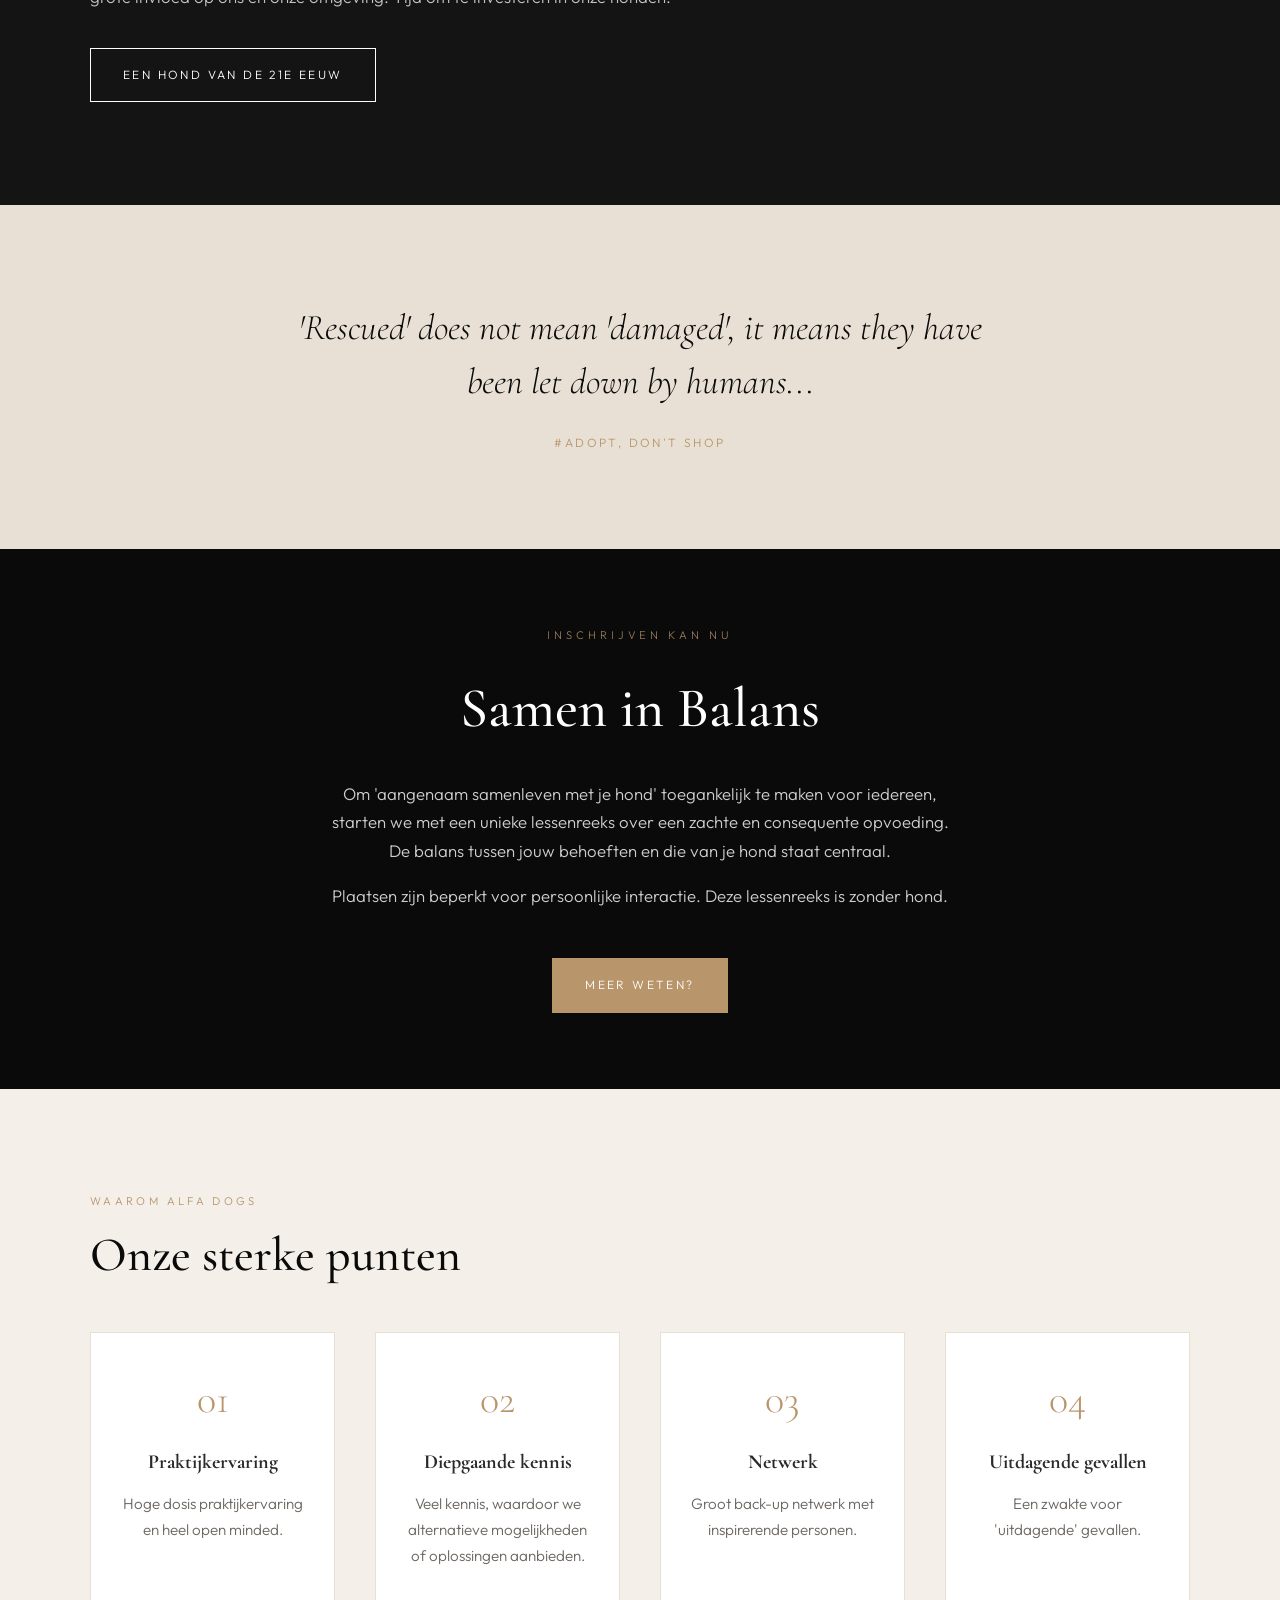
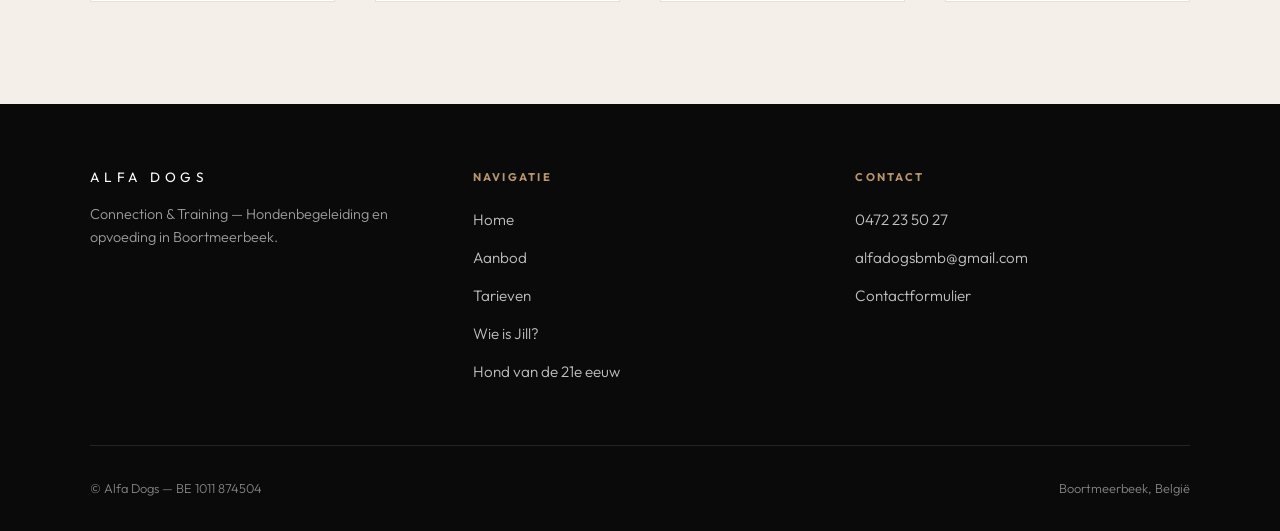
==== commit 64ee2040: "Add Hond van de 21e eeuw page and refine Jill section. Move the full philosophy text to its own page" ====
--- a/index.html
+++ b/index.html
@@ -40,6 +40,7 @@
       <li><a href="aanbod.html">Aanbod</a></li>
       <li><a href="tarieven.html">Tarieven</a></li>
       <li><a href="jill.html">Wie is Jill?</a></li>
+      <li><a href="hond-van-de-21e-eeuw.html">Hond van de 21e eeuw</a></li>
       <li><a href="contact.html">Contact</a></li>
     </ul>
   </nav>
@@ -96,6 +97,17 @@
           Wil je je hond een beter leven geven, samen zoeken naar oplossingen, en de leuke aspecten van je hond meer integreren in je dagelijkse leven? Dan zit je hier goed.
         </p>
         <a href="aanbod.html" class="btn" style="margin-top: 2rem;">Ons aanbod</a>
+      </div>
+    </section>
+
+    <section class="section section-dark">
+      <div class="section-inner">
+        <p class="section-label">Filosofie</p>
+        <h2 class="section-title">Om even stil te staan bij onze verwachtingen...</h2>
+        <p style="max-width: 720px; color: rgba(255,255,255,0.75); font-size: 1.05rem; margin-bottom: 1.25rem;">
+          Onze honden maken 10+ jaar deel uit van ons gezin. Ze delen lief en leed met ons en hebben een grote invloed op ons en onze omgeving. Tijd om te investeren in onze honden.
+        </p>
+        <a href="hond-van-de-21e-eeuw.html" class="btn btn-light">Een hond van de 21e eeuw</a>
       </div>
     </section>
 
@@ -156,6 +168,7 @@
         <a href="aanbod.html">Aanbod</a>
         <a href="tarieven.html">Tarieven</a>
         <a href="jill.html">Wie is Jill?</a>
+        <a href="hond-van-de-21e-eeuw.html">Hond van de 21e eeuw</a>
       </div>
       <div class="footer-col">
         <h4>Contact</h4>
--- a/css/styles.css
+++ b/css/styles.css
@@ -323,9 +323,10 @@
 .hero-bg {
   position: absolute;
   inset: 0;
+  background-color: #141414;
+  background-repeat: no-repeat;
   background-size: cover;
-  background-position: center;
-  transform: scale(1.02);
+  background-position: center center;
 }
 
 .hero-overlay {
@@ -539,6 +540,52 @@
   border-color: var(--color-accent-light);
 }
 
+/* Article / long-form content */
+.article-inner {
+  max-width: 720px;
+}
+
+.article-content p {
+  margin-bottom: 1.25rem;
+  font-size: 1.05rem;
+  line-height: 1.8;
+}
+
+.section-cream.article-content p {
+  color: var(--color-text-muted);
+}
+
+.section-dark.article-content p {
+  color: rgba(255, 255, 255, 0.8);
+}
+
+.breed-entry {
+  margin-bottom: 2.5rem;
+  padding-bottom: 2.5rem;
+  border-bottom: 1px solid var(--color-cream-dark);
+}
+
+.breed-entry:last-child {
+  border-bottom: none;
+  margin-bottom: 0;
+  padding-bottom: 0;
+}
+
+.breed-entry h2 {
+  font-family: var(--font-serif);
+  font-size: 1.5rem;
+  font-weight: 500;
+  margin-bottom: 0.75rem;
+  color: var(--color-black);
+}
+
+.article-credit {
+  margin-top: 2rem;
+  font-size: 0.85rem;
+  font-style: italic;
+  opacity: 0.6;
+}
+
 /* Feature grid */
 .features {
   display: grid;
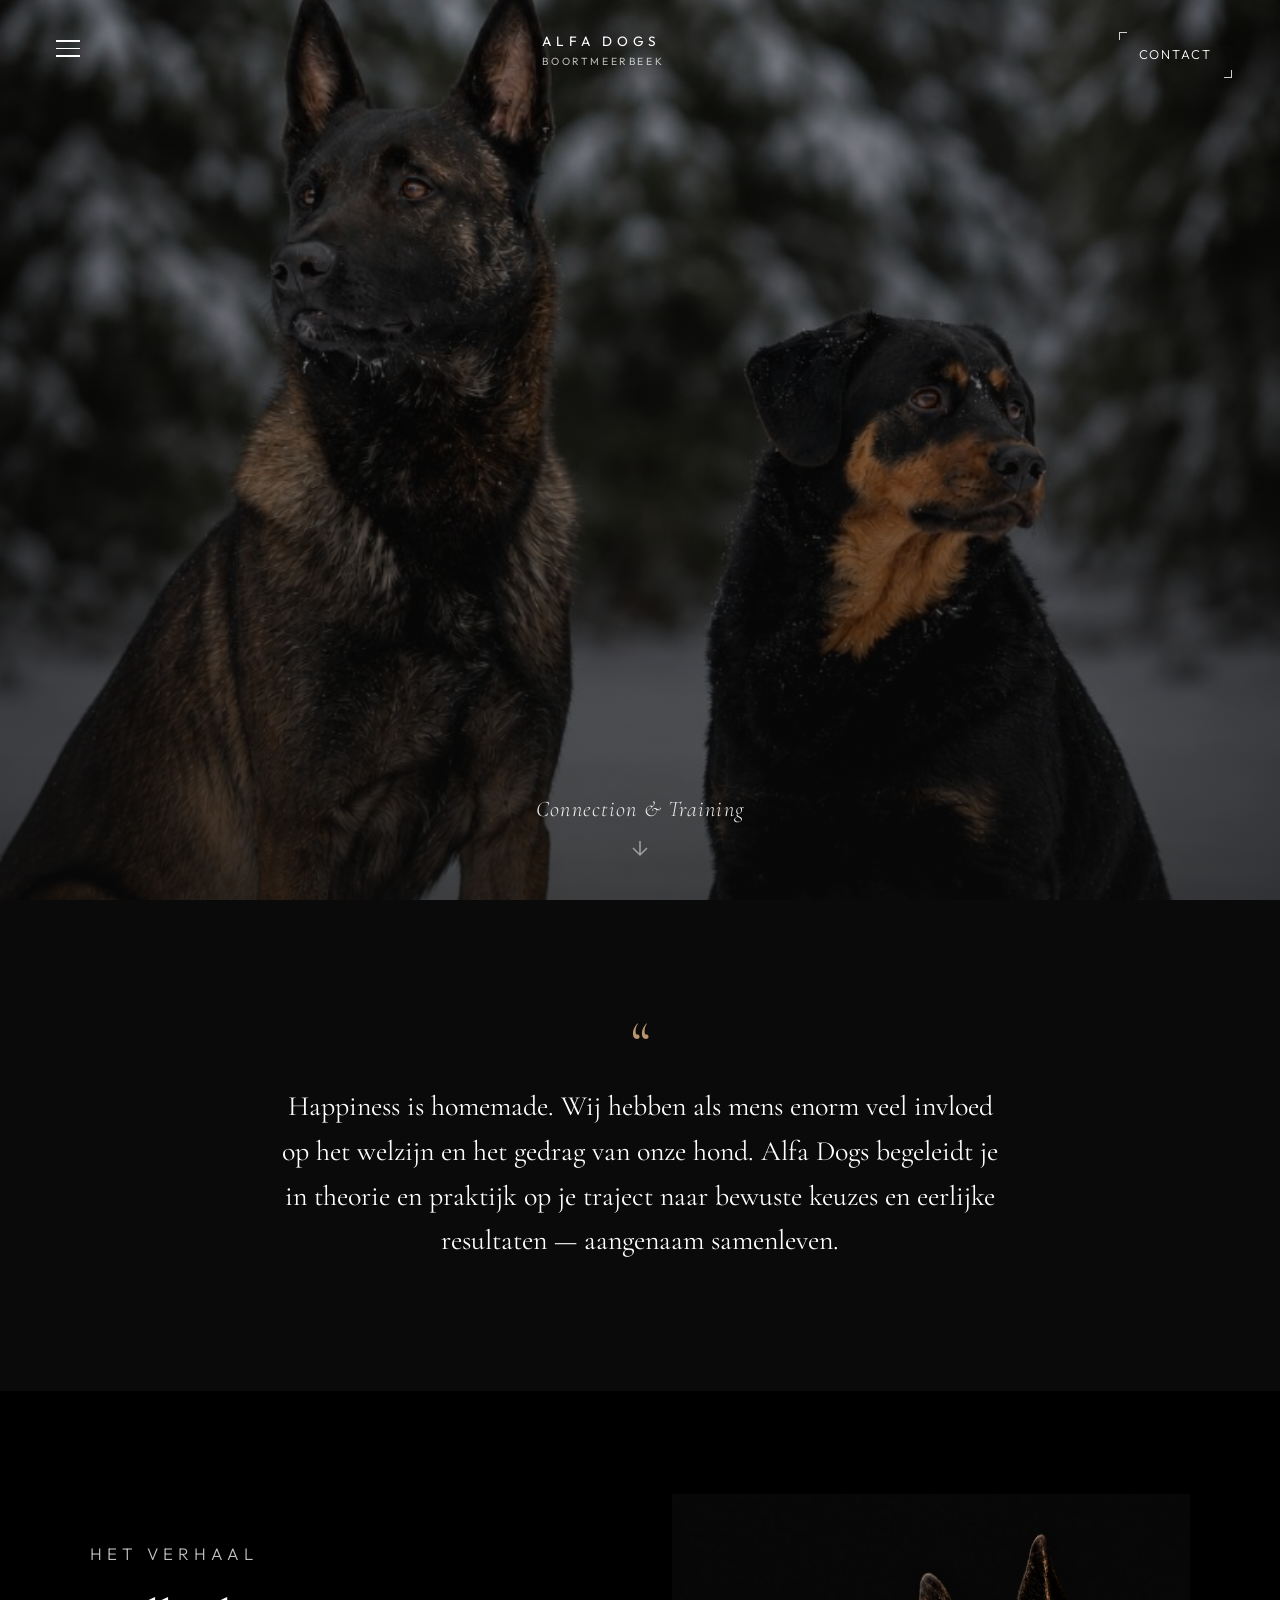
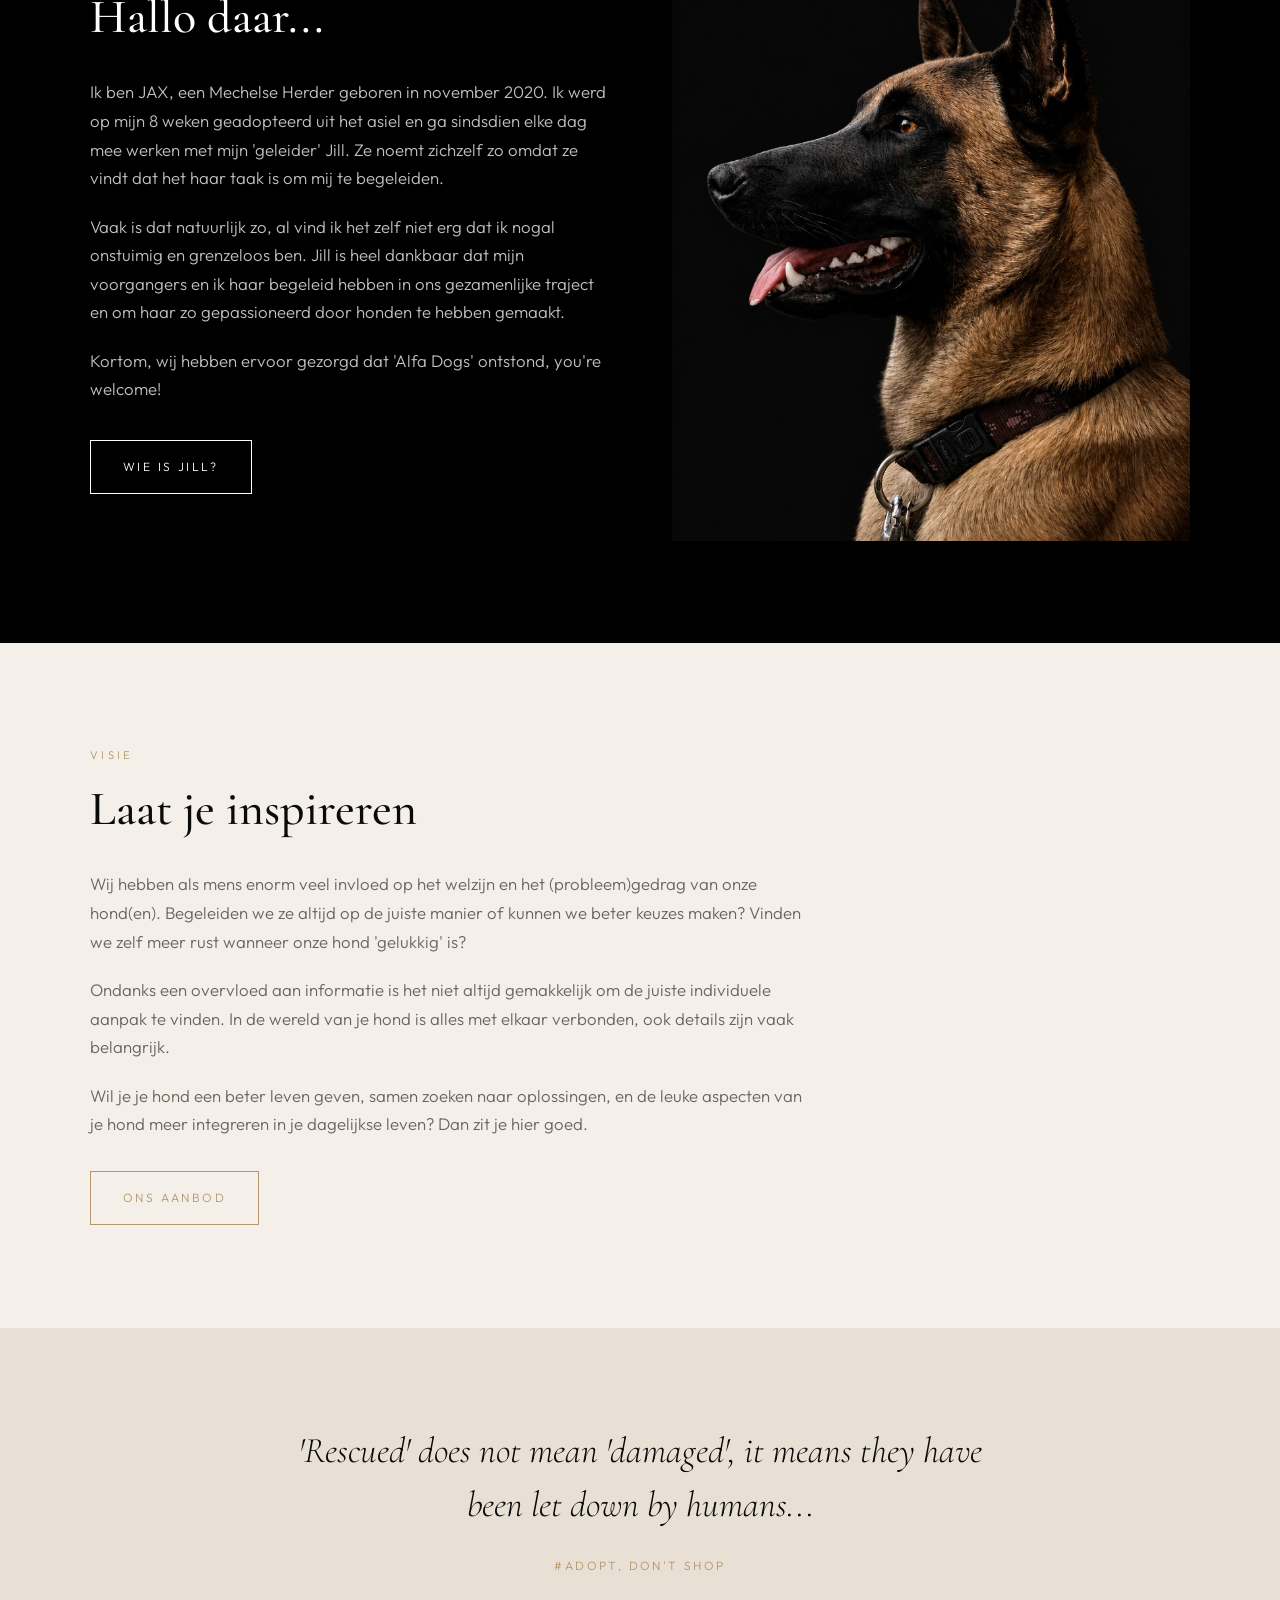
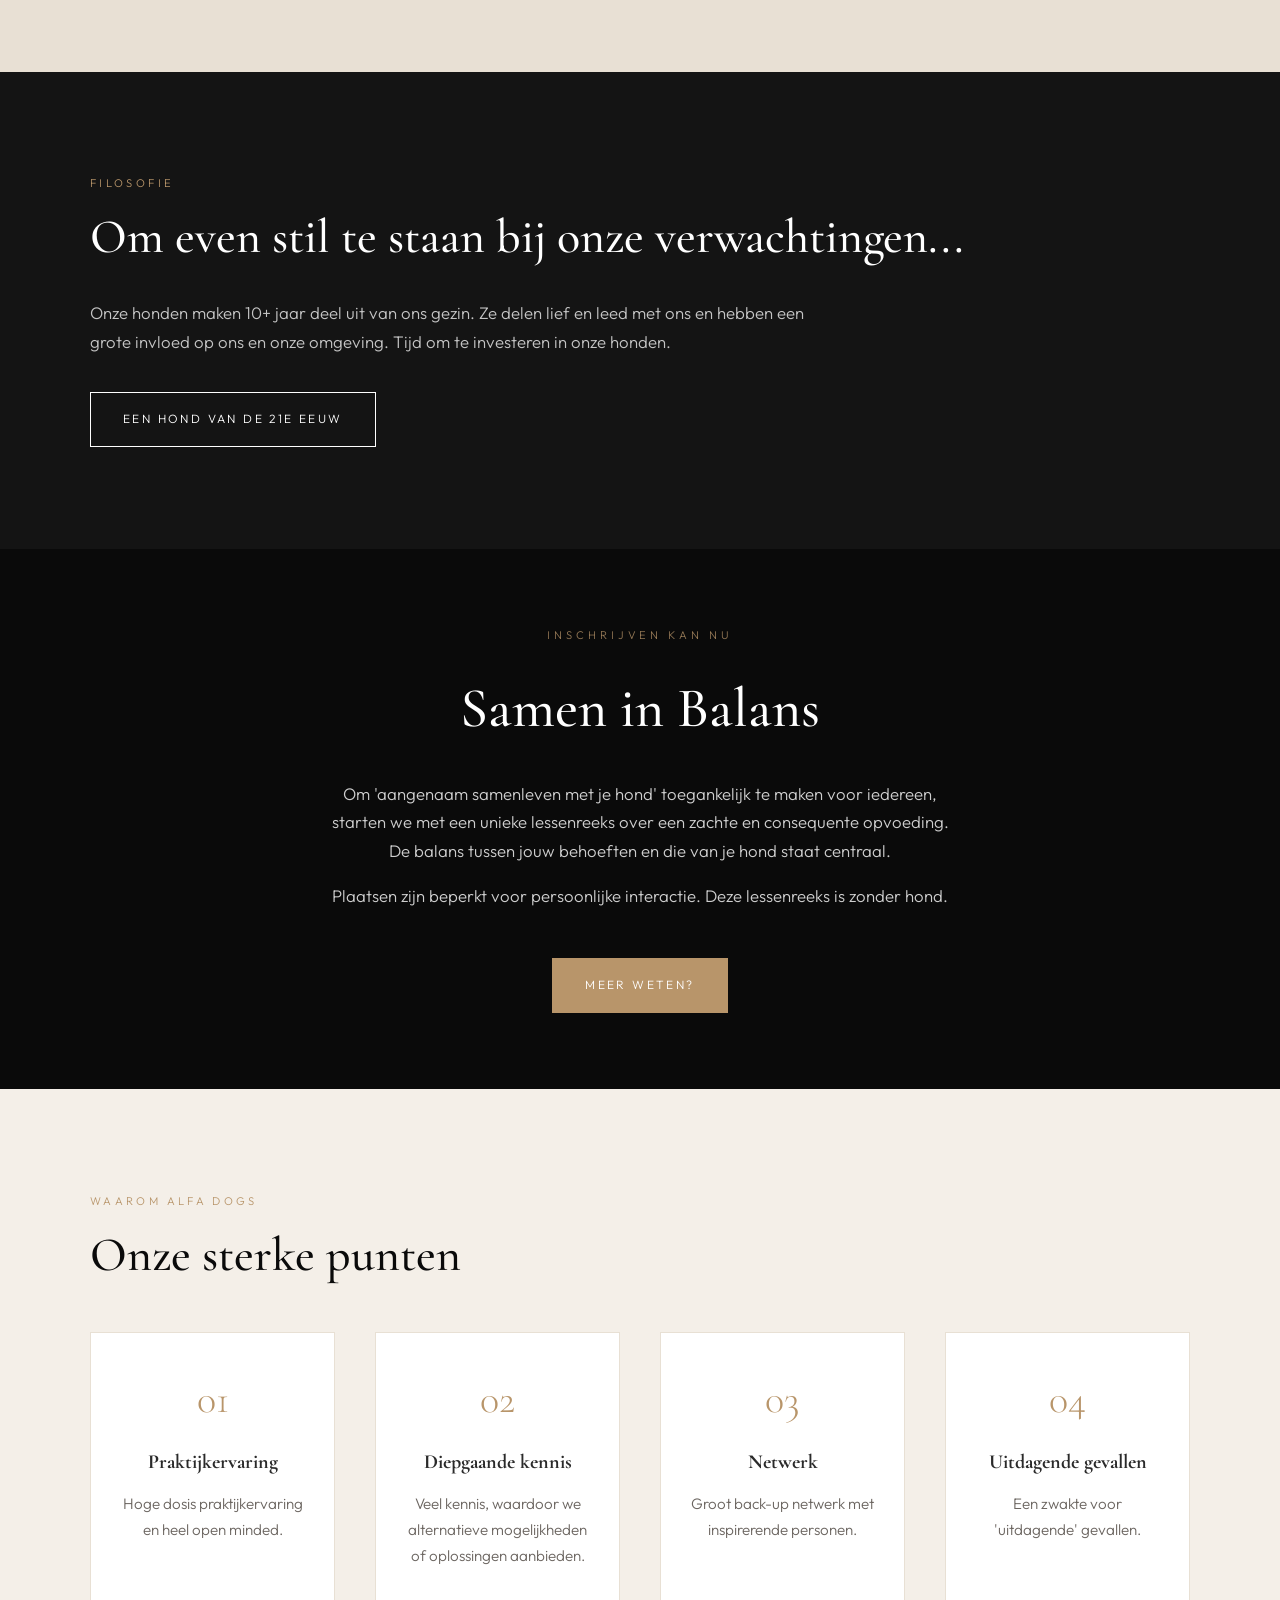
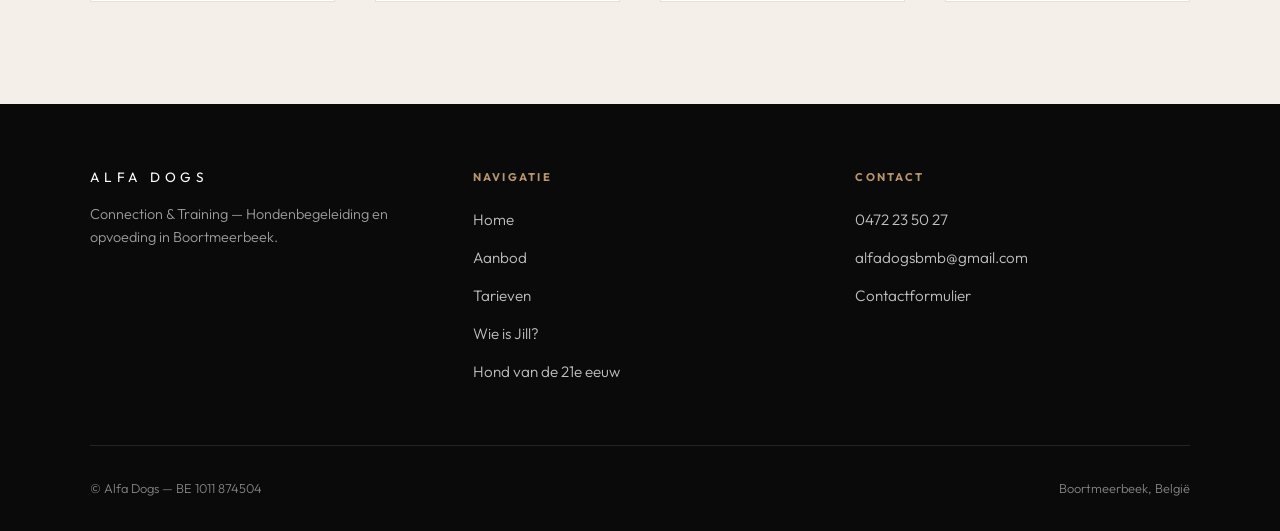
==== commit 987dafe2: "Tweak homepage hero and section order. Remove the location line, rename Visie label, and move the ad" ====
--- a/index.html
+++ b/index.html
@@ -51,7 +51,6 @@
       <div class="hero-overlay"></div>
       <div class="hero-content">
         <p class="hero-tagline">Connection &amp; Training</p>
-        <p class="hero-location">Boortmeerbeek</p>
       </div>
       <a href="#verhaal" class="hero-scroll" aria-label="Scroll naar beneden">
         <svg width="24" height="24" viewBox="0 0 24 24" fill="none" stroke="currentColor" stroke-width="1.5">
@@ -85,7 +84,7 @@
 
     <section class="section section-cream">
       <div class="section-inner">
-        <p class="section-label">Filosofie</p>
+        <p class="section-label">Visie</p>
         <h2 class="section-title">Laat je inspireren</h2>
         <p style="max-width: 720px; color: var(--color-text-muted); font-size: 1.05rem; margin-bottom: 1.25rem;">
           Wij hebben als mens enorm veel invloed op het welzijn en het (probleem)gedrag van onze hond(en). Begeleiden we ze altijd op de juiste manier of kunnen we beter keuzes maken? Vinden we zelf meer rust wanneer onze hond 'gelukkig' is?
@@ -100,6 +99,13 @@
       </div>
     </section>
 
+    <section class="statement-block">
+      <blockquote>
+        'Rescued' does not mean 'damaged', it means they have been let down by humans...
+      </blockquote>
+      <cite>#Adopt, don't shop</cite>
+    </section>
+
     <section class="section section-dark">
       <div class="section-inner">
         <p class="section-label">Filosofie</p>
@@ -109,13 +115,6 @@
         </p>
         <a href="hond-van-de-21e-eeuw.html" class="btn btn-light">Een hond van de 21e eeuw</a>
       </div>
-    </section>
-
-    <section class="statement-block">
-      <blockquote>
-        'Rescued' does not mean 'damaged', it means they have been let down by humans...
-      </blockquote>
-      <cite>#Adopt, don't shop</cite>
     </section>
 
     <section class="highlight-banner">
